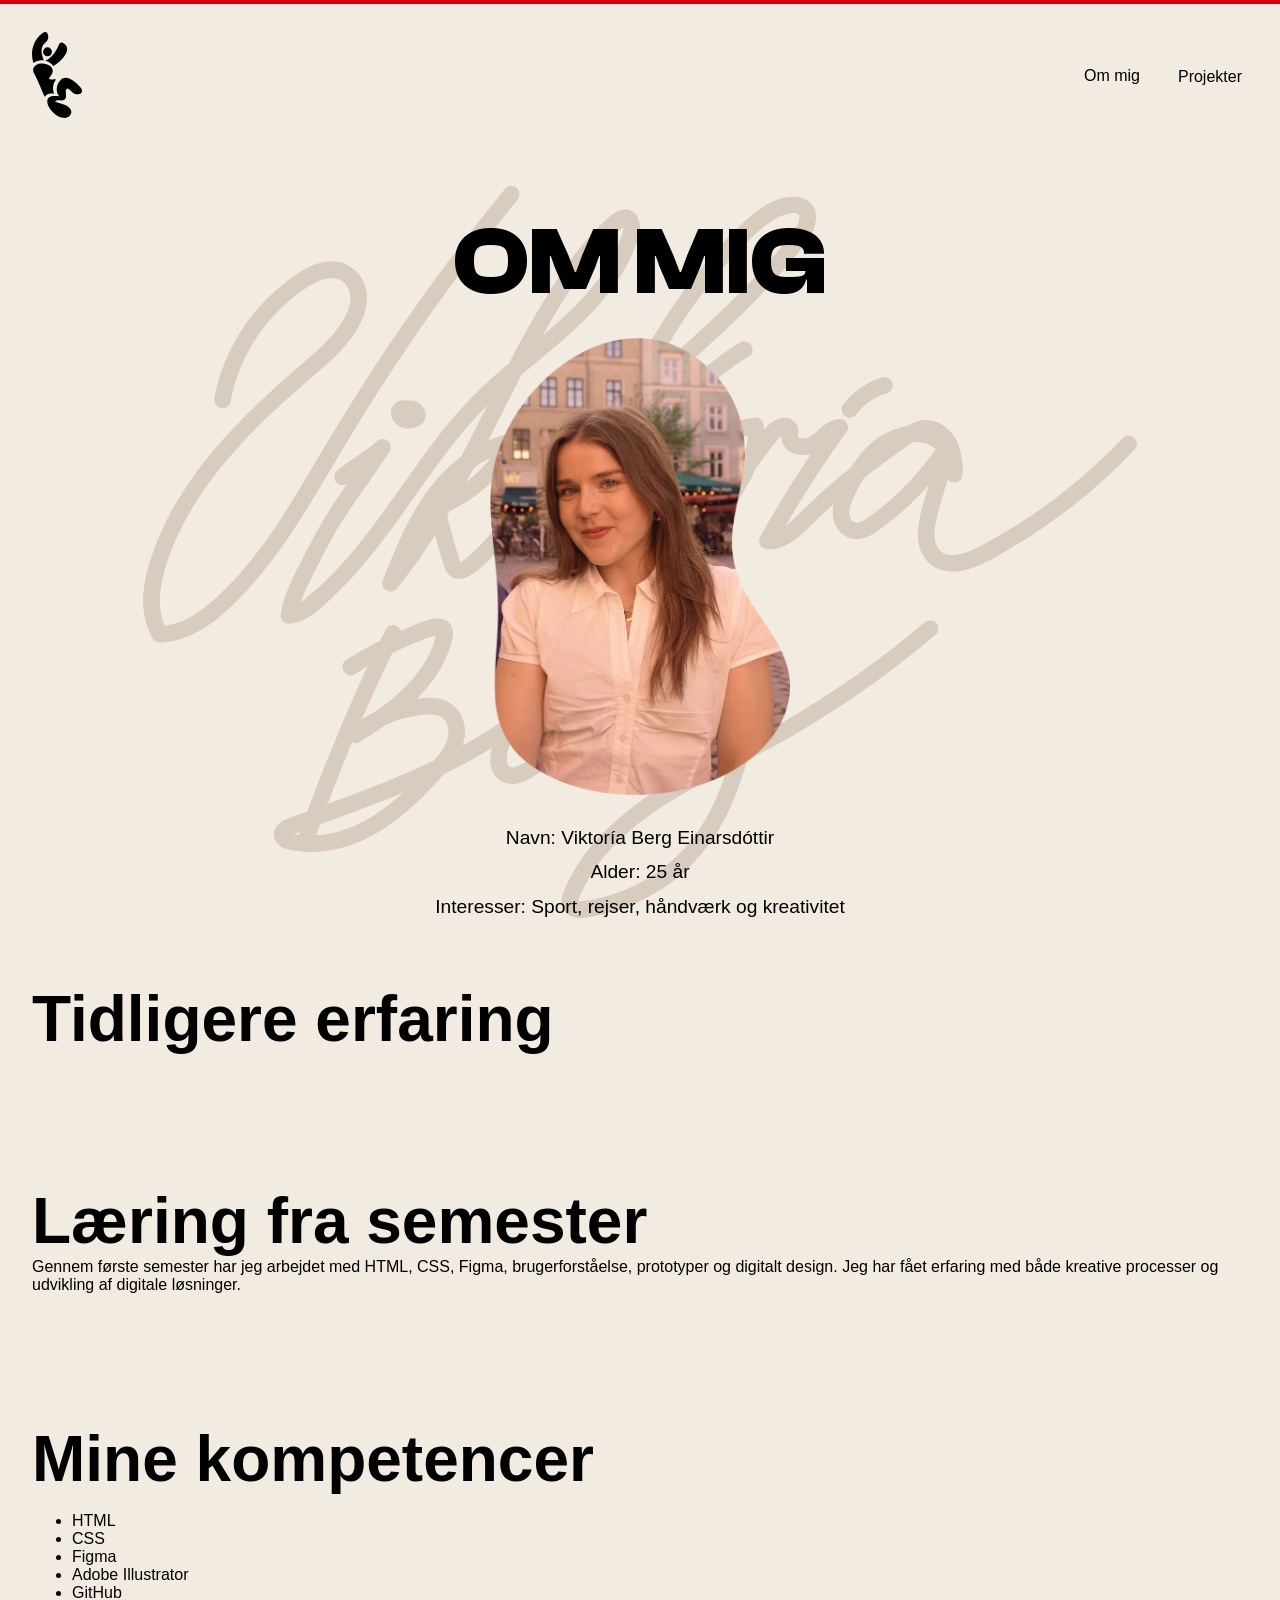
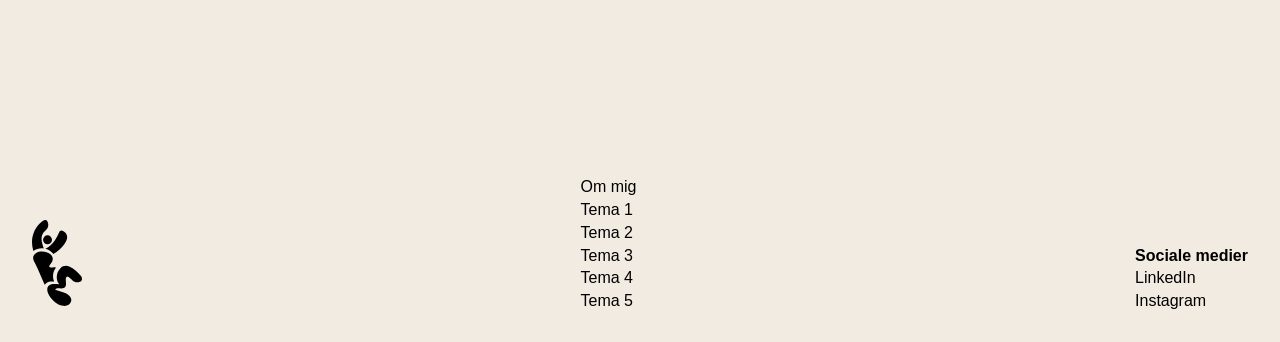
==== om-mig.html @ 6360681f "Update color scheme, add curved line SVG, and enhance layout styles" ====
<!DOCTYPE html>
<html lang="da">

<head>
    <meta charset="UTF-8">
    <meta name="viewport" content="width=device-width, initial-scale=1.0">
    <meta name="robots" content="noindex">
    <link rel="stylesheet" href="css/fonts.css">
    <link rel="stylesheet" href="css/custom.css">
    <link rel="stylesheet" href="css/general.css">
    <link rel="stylesheet" href="css/om-mig.css">


    <link rel="icon" type="image/png" sizes="32x32" href="favicon/favicon-32x32.png">
    <link rel="icon" type="image/png" sizes="16x16" href="favicon/favicon-16x16.png">

    <title>Viktoria Berg | Portfolio</title>
</head>

<body>

    <header>

        <div class="logo">
            <a href="index.html">
                <img src="images/logo-sort.svg" alt="Viktoria Berg logo sort">
            </a>
        </div>

        <nav>
            <ul>
                <li><a href="om-mig.html">Om mig</a></li>
                <li class="dropdown">

                    <button id="dropdown-btn">
                        Projekter
                    </button>

                    <ul id="dropdown-menu">

                        <li><a href="tema1.html">Tema 1</a></li>
                        <li><a href="tema2.html">Tema 2</a></li>
                        <li><a href="tema3.html">Tema 3</a></li>
                        <li><a href="tema4.html">Tema 4</a></li>
                        <li><a href="tema5.html">Tema 5</a></li>

                    </ul>

                </li>
            </ul>
        </nav>

    </header>

    <main>

        <section class="om-mig">

            <div class="signatur">
                <img src="images/viktoriaskrift.svg" alt="">
            </div>

            <h1>OM MIG</h1>

            <img class="profilbillede" src="images/profilbillede.webp" alt="">

            <div class="info">
                <p> Navn: Viktoría Berg Einarsdóttir</p>
                <p> Alder: 25 år</p>
                <p> Interesser: Sport, rejser, håndværk og kreativitet</p>
            </div>

        </section>

        <section class="erfaring">
            <h2>Tidligere erfaring</h2>

            <p>

            </p>
        </section>

        <section class="laering">
            <h2>Læring fra semester</h2>

            <p>
                Gennem første semester har jeg arbejdet med HTML, CSS, Figma,
                brugerforståelse, prototyper og digitalt design. Jeg har fået
                erfaring med både kreative processer og udvikling af digitale
                løsninger.
            </p>
        </section>

        <section class="kompetencer">
            <h2>Mine kompetencer</h2>

            <ul>
                <li>HTML</li>
                <li>CSS</li>
                <li>Figma</li>
                <li>Adobe Illustrator</li>
                <li>GitHub</li>
            </ul>
        </section>

    </main>
    <footer>


        <div class="footer-logo">
            <a href="index.html">
                <img src="images/logo-sort.svg" alt="Viktoria Berg logo sort">
            </a>
        </div>

        <div class="footer-links">
            <a href="om-mig.html">Om mig</a>
            <a href="tema1.html">Tema 1</a>
            <a href="tema2.html">Tema 2</a>
            <a href="tema3.html">Tema 3</a>
            <a href="tema4.html">Tema 4</a>
            <a href="tema5.html">Tema 5</a>
        </div>

        <div class="footer-socials">
            <p>Sociale medier</p>
            <a href="https://www.linkedin.com/in/viktor%C3%ADa-berg-7446a7258/">LinkedIn</a>
            <a href="https://www.instagram.com/viktoriiaberg/">Instagram</a>
        </div>

    </footer>
    <script src="js/menu.js"></script>
</body>

</html>
---- css/fonts.css ----
/* Clash Display */

@font-face {
  font-family: "Clash Display";
  src:
    url("../fonts/ClashDisplay-Variable.woff2") format("woff2"),
    url("../fonts/ClashDisplay-Variable.woff") format("woff");

  font-weight: 200 700;
  font-style: normal;
}

/* Figtree */

@font-face {
  font-family: "Figtree";
  src:
    url("../fonts/Figtree-Variable.woff2") format("woff2"),
    url("../fonts/Figtree-Variable.woff") format("woff");

  font-weight: 300 900;
  font-style: normal;
}

/* Host Grotesk */

@font-face {
  font-family: "Host Grotesk";
  src:
    url("../fonts/HostGrotesk-Variable.woff2") format("woff2"),
    url("../fonts/HostGrotesk-Variable.woff") format("woff");

  font-weight: 300 900;
  font-style: normal;
}
---- css/custom.css ----
:root {
  /* Farver */

  --baggrund: #f2ebe2;
  --tekst: #000000;
  --groen: #8f9779;
  --beige: #d8c1b0;
  --roed: #cf0007;

  /* Fonte */

  --font-display: "Clash Display", sans-serif;
  --font-overskrift: "Figtree", sans-serif;
  --font-tekst: "Host Grotesk", sans-serif;

  /* Størrelser */

  --h1: 8rem;
  --h2: 4rem;
  --h3: 2rem;
  --h4: 1.8rem;
  --tekststorrelse: 1rem;
}
---- css/general.css ----
* {
  box-sizing: border-box;
}

body {
  margin: 0;
  background-color: var(--baggrund);
  color: var(--tekst);
  font-family: var(--font-tekst);
}

h1,
h2,
h3,
h4,
p {
  margin: 0;
}

h1 {
  font-family: var(--font-display);
}

h2,
h3,
h4 {
  font-family: var(--font-overskrift);
}

a::hover {
  color: var(--roed);
}
/* HEADER */

header {
  display: flex;
  justify-content: space-between;
  align-items: center;

  padding: 2rem;
}

.logo img {
  width: 50px;
  height: auto;
}

nav ul {
  display: flex;
  gap: 2rem;

  list-style: none;
  margin: 0;
  padding: 0;
}

nav a {
  color: var(--tekst);
  text-decoration: none;
  font-family: var(--font-tekst);
}

/* FOOTER */

footer {
  display: flex;
  justify-content: space-between;
  align-items: end;

  padding: 4rem 2rem 2rem;
}

.footer-logo img {
  width: 50px;
}

.footer-links,
.footer-socials {
  display: flex;
  flex-direction: column;
  gap: 0.3rem;
}

footer a {
  color: var(--tekst);
  text-decoration: none;
}

.footer-socials p {
  font-weight: bold;
}

/* DROPDOWN MENU */

.dropdown {
  position: relative;
}

#dropdown-btn {
  background: none;
  border: none;
  color: var(--tekst);
  font-family: var(--font-tekst);
  font-size: 1rem;
  cursor: pointer;
}

#dropdown-menu {
  display: none;
  position: absolute;
  top: 2rem;
  right: 0;
  background-color: var(--beige);
  padding: 1rem;
  border-radius: 1rem;
  min-width: 140px;
}

#dropdown-menu.show {
  display: block;
}

#dropdown-menu li {
  margin-bottom: 0.5rem;
}

/*SCROLL EFFECT ØVERST*/

html::before {
  content: "";
  inset: 0;
  position: fixed;
  background-color: var(--roed);
  block-size: 4px;
  animation: site-process linear both 2s;
  animation-timeline: scroll();
  transform-origin: 0 0;
  z-index: 1000;
}

@keyframes site-process {
  from {
    scale: 0 1;
    opacity: 0;
  }
}

/*scroll line*/
svg.curved-line {
  position: absolute;
  top: 0;
  left: 0;
  width: 100vw;
  height: 200wh;
  z-index: 1;
}
---- css/om-mig.css ----
main {
  padding: 2rem;
}

h1 {
  font-size: var(--h1);
}
h2 {
  font-size: var(--h2);
}
h3 {
  font-size: var(--h3);
}
p {
  font-size: var(--tekststorrelse);
}
/* OM MIG */
.om-mig {
  display: grid;
  justify-items: center;
  align-content: center;

  max-height: 100vh;
  text-align: center;

  background-image: url("../images/viktoriaskrift.svg");
  background-repeat: no-repeat;
  background-position: center;
  background-size: contain;
}

.om-mig h1 {
  margin-bottom: 1rem;
  font-size: 6rem;
}

.profilbillede {
  width: 300px;
  border-radius: 20%;
  margin-bottom: 2rem;
}

.info {
  display: grid;
  gap: 0.8rem;
}

.info p {
  font-size: 1.2rem;
}

/* SECTIONS */

.erfaring,
.laering,
.kompetencer {
  padding: 4rem 0;
}
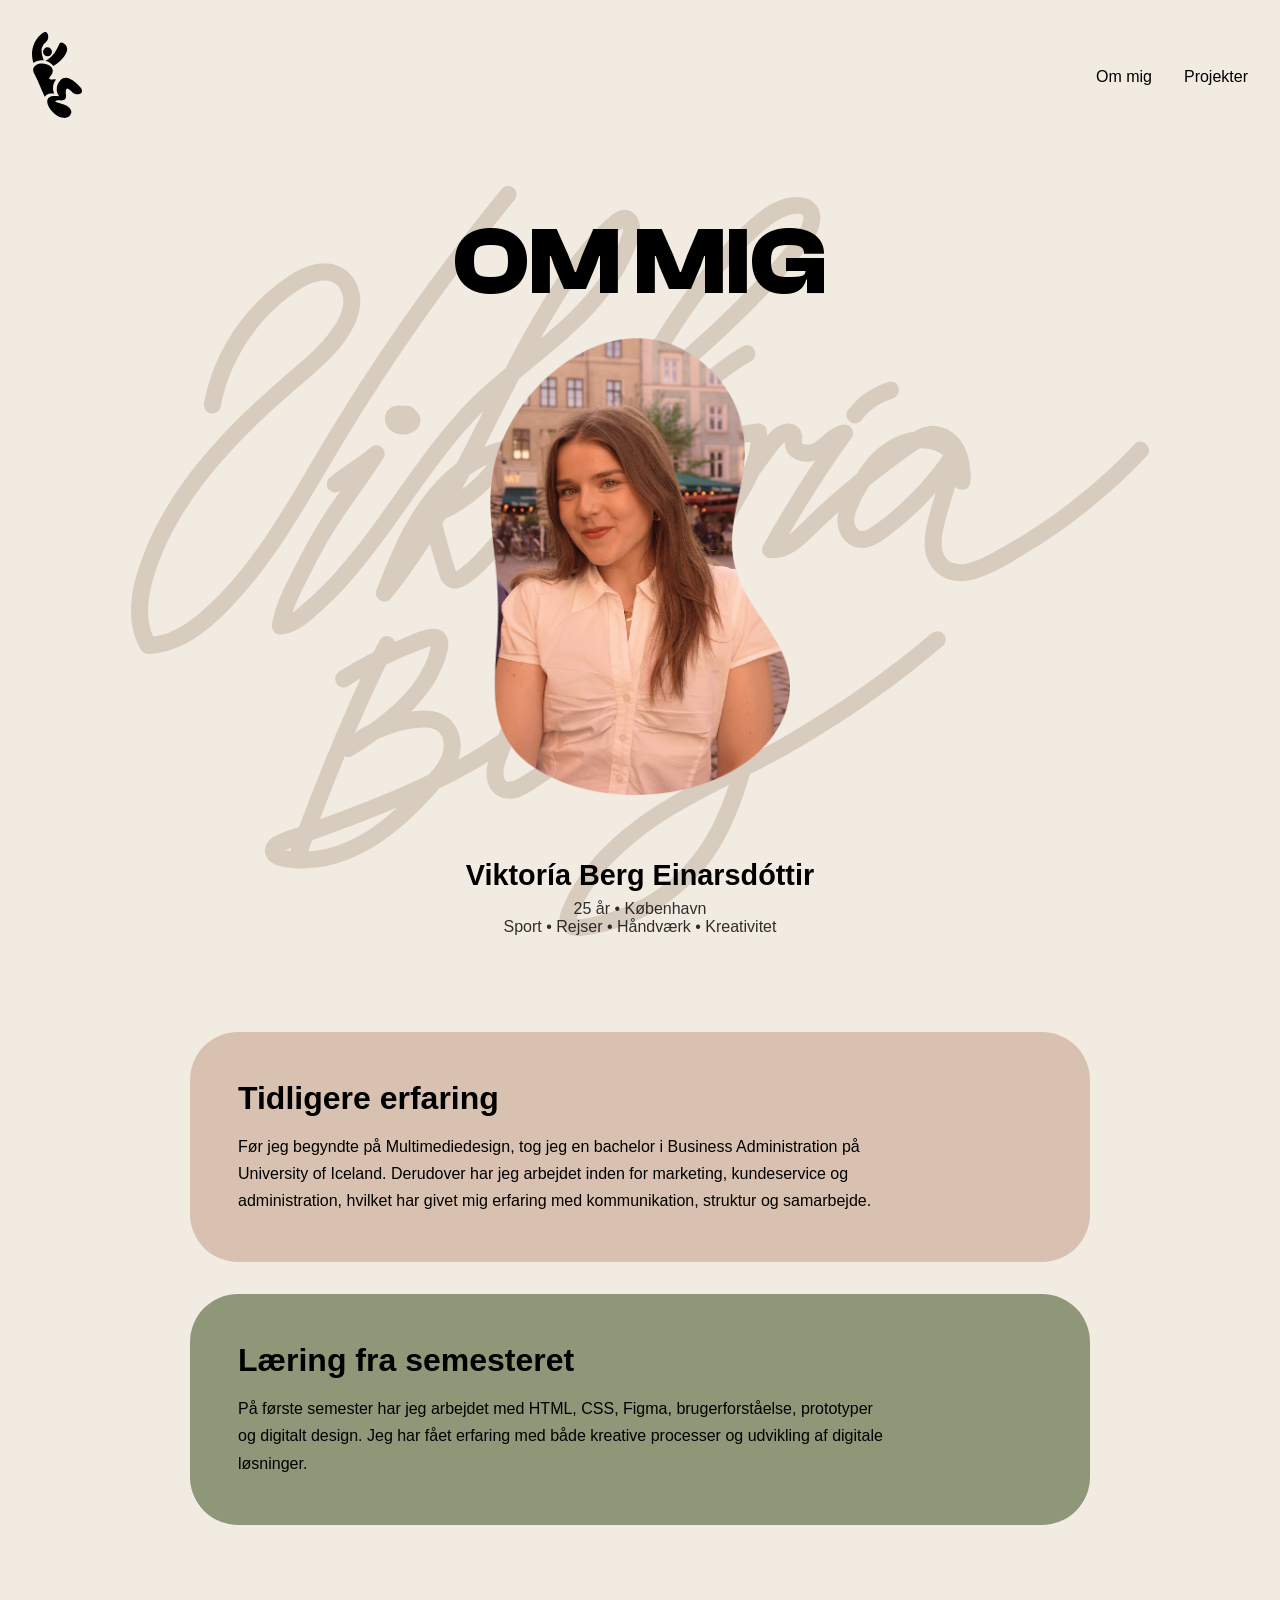
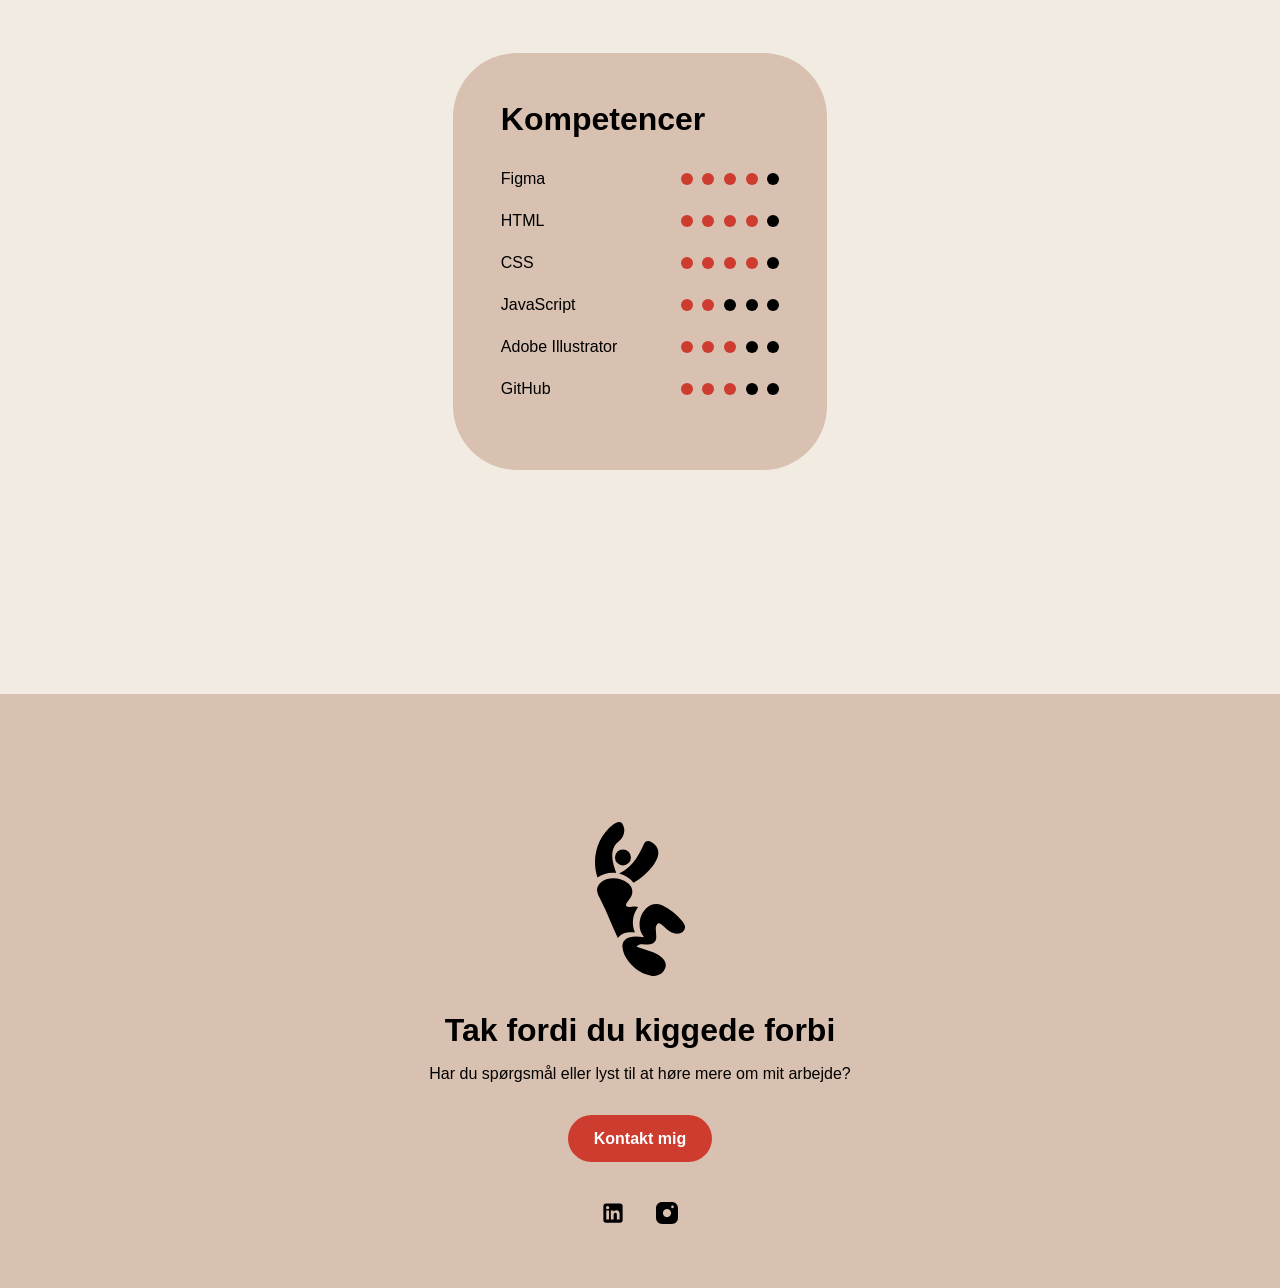
==== commit c93e503f: "changes" ====
--- a/om-mig.html
+++ b/om-mig.html
@@ -65,67 +65,142 @@
             <img class="profilbillede" src="images/profilbillede.webp" alt="">
 
             <div class="info">
-                <p> Navn: Viktoría Berg Einarsdóttir</p>
-                <p> Alder: 25 år</p>
-                <p> Interesser: Sport, rejser, håndværk og kreativitet</p>
+                <p class="navn">Viktoría Berg Einarsdóttir</p>
+                <p>25 år • København</p>
+                <p>Sport • Rejser • Håndværk • Kreativitet</p>
             </div>
 
         </section>
-
-        <section class="erfaring">
-            <h2>Tidligere erfaring</h2>
-
-            <p>
-
-            </p>
-        </section>
-
-        <section class="laering">
-            <h2>Læring fra semester</h2>
-
-            <p>
-                Gennem første semester har jeg arbejdet med HTML, CSS, Figma,
-                brugerforståelse, prototyper og digitalt design. Jeg har fået
-                erfaring med både kreative processer og udvikling af digitale
-                løsninger.
-            </p>
-        </section>
-
-        <section class="kompetencer">
-            <h2>Mine kompetencer</h2>
-
-            <ul>
-                <li>HTML</li>
-                <li>CSS</li>
-                <li>Figma</li>
-                <li>Adobe Illustrator</li>
-                <li>GitHub</li>
-            </ul>
-        </section>
+        <section class="om-indhold">
+
+            <article class="om-kort">
+                <h2>Tidligere erfaring</h2>
+
+                <p>
+                    Før jeg begyndte på Multimediedesign, tog jeg en bachelor i
+                    Business Administration på University of Iceland. Derudover
+                    har jeg arbejdet inden for marketing, kundeservice og administration,
+                    hvilket har givet mig erfaring med kommunikation, struktur og samarbejde.
+                </p>
+            </article>
+
+            <article class="om-kort">
+                <h2>Læring fra semesteret</h2>
+
+                <p>
+                    På første semester har jeg arbejdet med HTML, CSS, Figma,
+                    brugerforståelse, prototyper og digitalt design. Jeg har fået
+                    erfaring med både kreative processer og udvikling af digitale
+                    løsninger.
+                </p>
+            </article>
+
+            <section class="kompetencer">
+                <h3>Kompetencer</h3>
+
+                <div class="skill">
+                    <p>Figma</p>
+                    <div class="dots">
+                        <span class="filled"></span>
+                        <span class="filled"></span>
+                        <span class="filled"></span>
+                        <span class="filled"></span>
+                        <span></span>
+                    </div>
+                </div>
+
+                <div class="skill">
+                    <p>HTML</p>
+                    <div class="dots">
+                        <span class="filled"></span>
+                        <span class="filled"></span>
+                        <span class="filled"></span>
+                        <span class="filled"></span>
+                        <span></span>
+                    </div>
+                </div>
+
+                <div class="skill">
+                    <p>CSS</p>
+                    <div class="dots">
+                        <span class="filled"></span>
+                        <span class="filled"></span>
+                        <span class="filled"></span>
+                        <span class="filled"></span>
+                        <span></span>
+                    </div>
+                </div>
+
+                <div class="skill">
+                    <p>JavaScript</p>
+                    <div class="dots">
+                        <span class="filled"></span>
+                        <span class="filled"></span>
+                        <span></span>
+                        <span></span>
+                        <span></span>
+                    </div>
+                </div>
+
+                <div class="skill">
+                    <p>Adobe Illustrator</p>
+                    <div class="dots">
+                        <span class="filled"></span>
+                        <span class="filled"></span>
+                        <span class="filled"></span>
+                        <span></span>
+                        <span></span>
+                    </div>
+                </div>
+
+                <div class="skill">
+                    <p>GitHub</p>
+                    <div class="dots">
+                        <span class="filled"></span>
+                        <span class="filled"></span>
+                        <span class="filled"></span>
+                        <span></span>
+                        <span></span>
+                    </div>
+                </div>
+
+            </section>
 
     </main>
     <footer>
 
-
         <div class="footer-logo">
             <a href="index.html">
-                <img src="images/logo-sort.svg" alt="Viktoria Berg logo sort">
+                <img src="images/logo-sort.svg" alt="Viktoria Berg logo">
             </a>
         </div>
 
-        <div class="footer-links">
-            <a href="om-mig.html">Om mig</a>
-            <a href="tema1.html">Tema 1</a>
-            <a href="tema2.html">Tema 2</a>
-            <a href="tema3.html">Tema 3</a>
-            <a href="tema4.html">Tema 4</a>
-            <a href="tema5.html">Tema 5</a>
-        </div>
-
-        <div class="footer-socials">
-            <p>Sociale medier</p>
-            <a href="https://www.linkedin.com/in/viktor%C3%ADa-berg-7446a7258/">LinkedIn</a>
-            <a href="https://www.instagram.com/viktoriiaberg/">Instagram</a>
+        <div class="footer-content">
+
+            <h2>Tak fordi du kiggede forbi</h2>
+
+            <p>
+                Har du spørgsmål eller lyst til at høre mere om mit arbejde?
+            </p>
+
+            <a class="footer-btn" href="mailto:viktoriaberg4@gmail.com">
+                Kontakt mig
+            </a>
+
+            <div class="footer-socials">
+
+                <a href="https://www.linkedin.com/in/viktor%C3%ADa-berg-7446a7258/" target="_blank">
+                    <img src="images/linkedin_logo.svg" alt="LinkedIn logo">
+
+                </a>
+
+                <a href="https://www.instagram.com/viktoriiaberg/" target="_blank">
+                    <img src="images/instagram_logo.svg" alt="Instagram logo">
+
+                </a>
+
+            </div>
+
         </div>
 
     </footer>
--- a/css/custom.css
+++ b/css/custom.css
@@ -1,20 +1,17 @@
 :root {
   /* Farver */
-
   --baggrund: #f2ebe2;
   --tekst: #000000;
   --groen: #8f9779;
   --beige: #d8c1b0;
-  --roed: #cf0007;
+  --roed: #cd3c2f;
 
   /* Fonte */
-
   --font-display: "Clash Display", sans-serif;
   --font-overskrift: "Figtree", sans-serif;
   --font-tekst: "Host Grotesk", sans-serif;
 
   /* Størrelser */
-
   --h1: 8rem;
   --h2: 4rem;
   --h3: 2rem;
--- a/css/general.css
+++ b/css/general.css
@@ -7,6 +7,10 @@
   background-color: var(--baggrund);
   color: var(--tekst);
   font-family: var(--font-tekst);
+}
+
+main {
+  padding: 2rem;
 }
 
 h1,
@@ -19,24 +23,42 @@
 
 h1 {
   font-family: var(--font-display);
-}
-
-h2,
-h3,
+  font-size: var(--h1);
+}
+
+h2 {
+  font-family: var(--font-overskrift);
+  font-size: var(--h2);
+}
+
+h3 {
+  font-family: var(--font-overskrift);
+  font-size: var(--h3);
+}
+
 h4 {
   font-family: var(--font-overskrift);
-}
-
-a::hover {
+  font-size: var(--h4);
+}
+
+p {
+  font-size: var(--tekststorrelse);
+}
+
+a {
+  color: var(--tekst);
+}
+
+a:hover {
   color: var(--roed);
 }
+
 /* HEADER */
 
 header {
   display: flex;
   justify-content: space-between;
   align-items: center;
-
   padding: 2rem;
 }
 
@@ -48,49 +70,17 @@
 nav ul {
   display: flex;
   gap: 2rem;
-
   list-style: none;
   margin: 0;
   padding: 0;
 }
 
 nav a {
-  color: var(--tekst);
   text-decoration: none;
   font-family: var(--font-tekst);
 }
 
-/* FOOTER */
-
-footer {
-  display: flex;
-  justify-content: space-between;
-  align-items: end;
-
-  padding: 4rem 2rem 2rem;
-}
-
-.footer-logo img {
-  width: 50px;
-}
-
-.footer-links,
-.footer-socials {
-  display: flex;
-  flex-direction: column;
-  gap: 0.3rem;
-}
-
-footer a {
-  color: var(--tekst);
-  text-decoration: none;
-}
-
-.footer-socials p {
-  font-weight: bold;
-}
-
-/* DROPDOWN MENU */
+/* DROPDOWN */
 
 .dropdown {
   position: relative;
@@ -103,6 +93,7 @@
   font-family: var(--font-tekst);
   font-size: 1rem;
   cursor: pointer;
+  padding: 0;
 }
 
 #dropdown-menu {
@@ -110,47 +101,134 @@
   position: absolute;
   top: 2rem;
   right: 0;
+
   background-color: var(--beige);
   padding: 1rem;
   border-radius: 1rem;
   min-width: 140px;
+
+  z-index: 9999;
+  box-shadow: 0 10px 30px rgba(0, 0, 0, 0.08);
 }
 
 #dropdown-menu.show {
+  display: flex;
+  flex-direction: column;
+  gap: 0.6rem;
+}
+
+#dropdown-menu li {
+  margin: 0;
+}
+
+#dropdown-menu a {
   display: block;
-}
-
-#dropdown-menu li {
-  margin-bottom: 0.5rem;
-}
-
-/*SCROLL EFFECT ØVERST*/
-
-html::before {
-  content: "";
-  inset: 0;
-  position: fixed;
-  background-color: var(--roed);
-  block-size: 4px;
-  animation: site-process linear both 2s;
-  animation-timeline: scroll();
-  transform-origin: 0 0;
-  z-index: 1000;
-}
-
-@keyframes site-process {
-  from {
-    scale: 0 1;
-    opacity: 0;
-  }
-}
-
-/*scroll line*/
+  text-decoration: none;
+  white-space: nowrap;
+}
+
+/* FOOTER */
+
+footer {
+  text-align: center;
+  padding: 8rem 2rem 4rem;
+  background-color: var(--beige);
+}
+
+.footer-logo {
+  margin-bottom: 2rem;
+}
+
+.footer-logo img {
+  width: 90px;
+  transition: transform 0.3s ease;
+}
+
+.footer-logo img:hover {
+  transform: rotate(-8deg) scale(1.05);
+}
+
+.footer-content {
+  max-width: 600px;
+  margin: 0 auto;
+}
+
+.footer-content h2 {
+  margin-bottom: 1rem;
+  font-size: var(--h3);
+}
+
+.footer-content p {
+  margin-bottom: 2rem;
+}
+
+.footer-btn {
+  display: inline-block;
+  background: var(--roed);
+  color: white;
+
+  padding: 0.9rem 1.6rem;
+  border-radius: 999px;
+
+  text-decoration: none;
+  font-weight: 600;
+
+  transition:
+    background-color 0.3s ease,
+    transform 0.3s ease;
+}
+
+.footer-btn:hover {
+  transform: translateY(-3px);
+  background-color: var(--tekst);
+  color: white;
+}
+
+.footer-socials {
+  margin-top: 2.5rem;
+  display: flex;
+  justify-content: center;
+  gap: 2rem;
+}
+
+.footer-socials a {
+  display: flex;
+  align-items: center;
+  gap: 0.5rem;
+  text-decoration: none;
+  font-weight: 500;
+  transition: opacity 0.3s ease;
+}
+
+.footer-socials a:hover {
+  opacity: 0.7;
+}
+
+.footer-socials img {
+  width: 22px;
+  height: 22px;
+  object-fit: contain;
+}
+
+/* SCROLL SVG */
+
 svg.curved-line {
   position: absolute;
   top: 0;
   left: 0;
-  width: 100vw;
-  height: 200wh;
+  width: 100%;
   z-index: 1;
-}
+  pointer-events: none;
+  overflow: visible;
+}
+
+body {
+  overflow-x: hidden;
+}
+
+main,
+header,
+footer {
+  position: relative;
+  z-index: 2;
+}
--- a/css/om-mig.css
+++ b/css/om-mig.css
@@ -1,26 +1,11 @@
-main {
-  padding: 2rem;
-}
+/* OM MIG HERO */
 
-h1 {
-  font-size: var(--h1);
-}
-h2 {
-  font-size: var(--h2);
-}
-h3 {
-  font-size: var(--h3);
-}
-p {
-  font-size: var(--tekststorrelse);
-}
-/* OM MIG */
 .om-mig {
   display: grid;
   justify-items: center;
   align-content: center;
 
-  max-height: 100vh;
+  min-height: 80vh;
   text-align: center;
 
   background-image: url("../images/viktoriaskrift.svg");
@@ -41,18 +26,94 @@
 }
 
 .info {
-  display: grid;
-  gap: 0.8rem;
+  text-align: center;
+  margin-top: 2rem;
 }
 
-.info p {
-  font-size: 1.2rem;
+.navn {
+  font-size: 1.8rem;
+  font-weight: 700;
+  margin-bottom: 0.5rem;
 }
 
-/* SECTIONS */
+.info p:not(.navn) {
+  opacity: 0.8;
+}
 
-.erfaring,
-.laering,
+/* om mig indhold */
+
+.om-indhold {
+  max-width: 900px;
+  margin: 6rem auto;
+  display: grid;
+  gap: 2rem;
+}
+
+.om-kort {
+  background: var(--beige);
+  padding: 3rem;
+  border-radius: 3rem;
+}
+
+.om-kort:nth-child(even) {
+  background: var(--groen);
+}
+
+.om-kort h2 {
+  margin-bottom: 1rem;
+  font-size: var(--h3);
+}
+
+.om-kort p {
+  line-height: 1.7;
+  max-width: 650px;
+}
+
+/*Kompetencer*/
+
 .kompetencer {
-  padding: 4rem 0;
+  max-width: 700px;
+  margin: 6rem auto;
+  padding: 3rem;
+  border-radius: 4rem;
+  background: var(--beige);
 }
+
+.kompetencer h3 {
+  margin-bottom: 2rem;
+}
+
+.skill {
+  display: grid;
+  grid-template-columns: 180px auto;
+  align-items: center;
+  margin-bottom: 1.5rem;
+}
+
+.dots {
+  display: flex;
+  gap: 0.6rem;
+}
+
+.dots span {
+  width: 12px;
+  height: 12px;
+  border-radius: 50%;
+  background: black;
+}
+
+.dots span.filled {
+  background: var(--roed);
+}
+
+/* MOBILE */
+
+@media (max-width: 800px) {
+  .om-mig h1 {
+    font-size: 4rem;
+  }
+
+  .profilbillede {
+    width: 240px;
+  }
+}
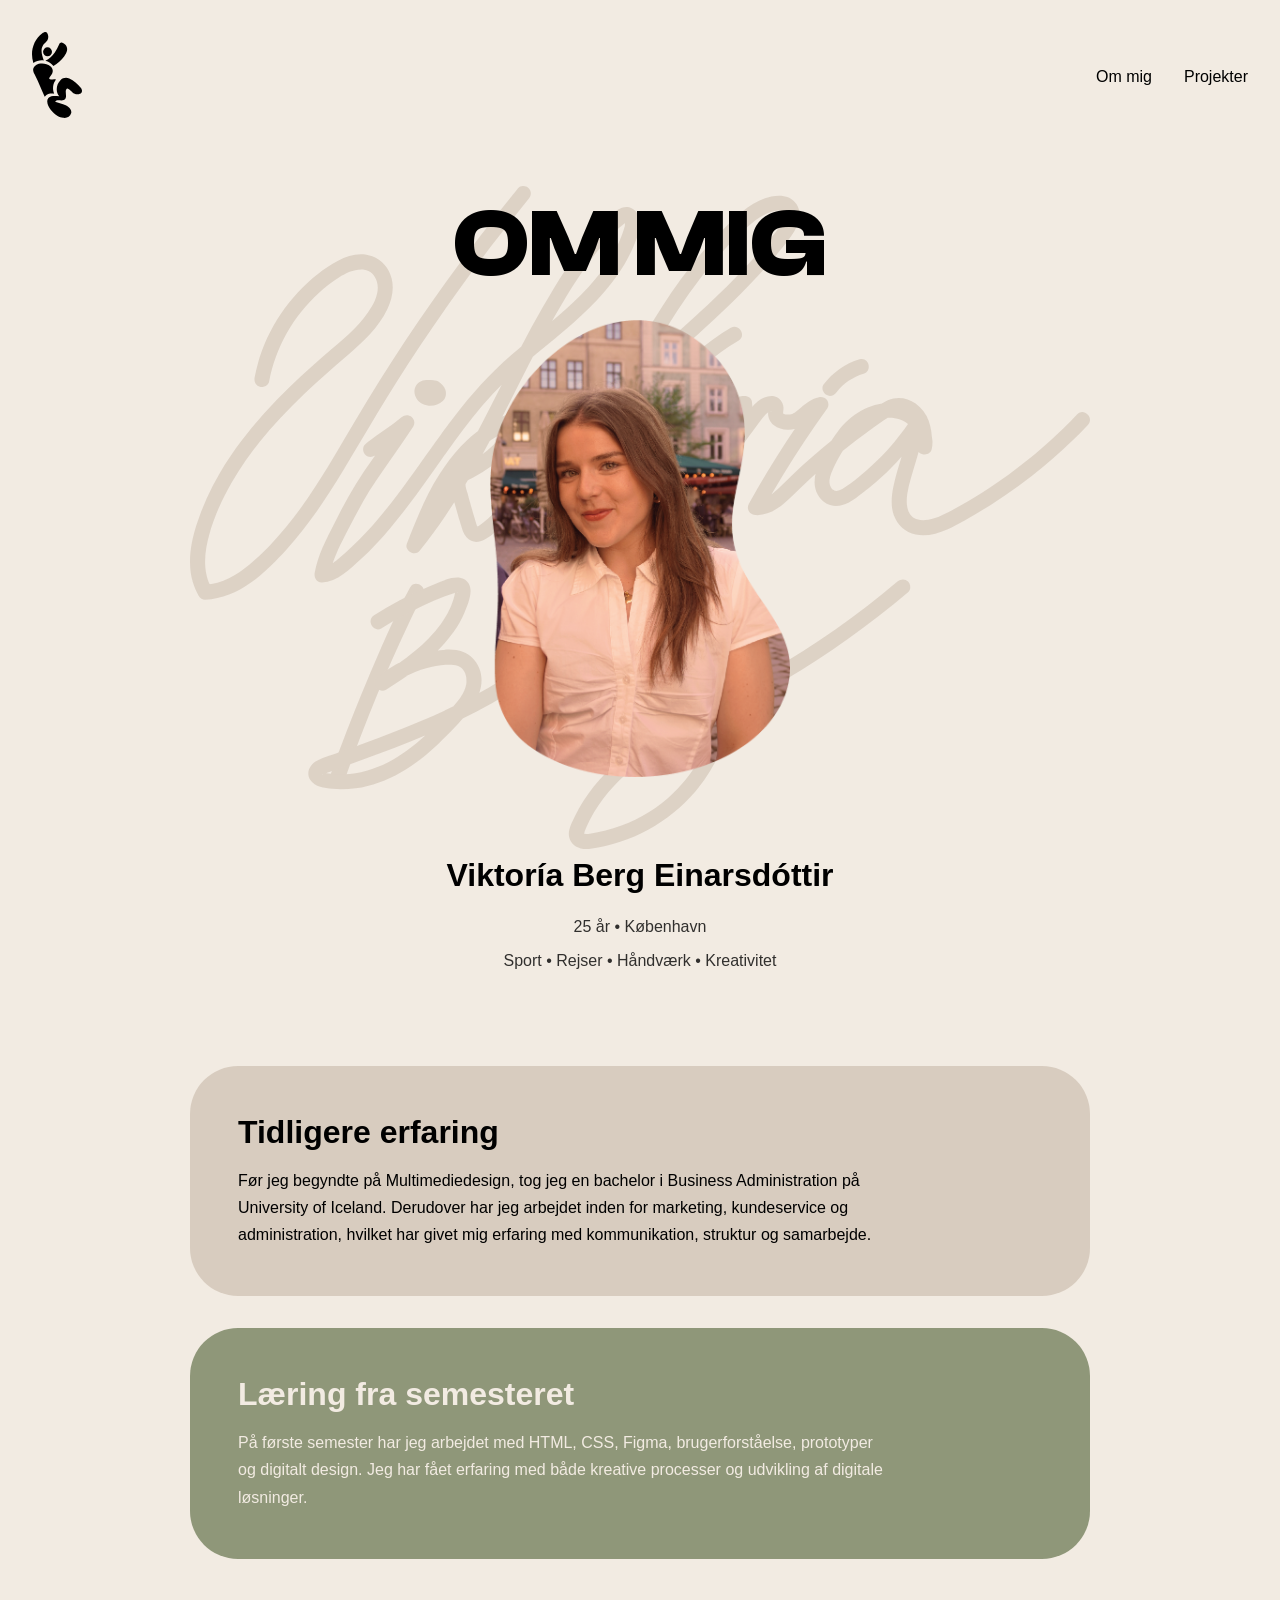
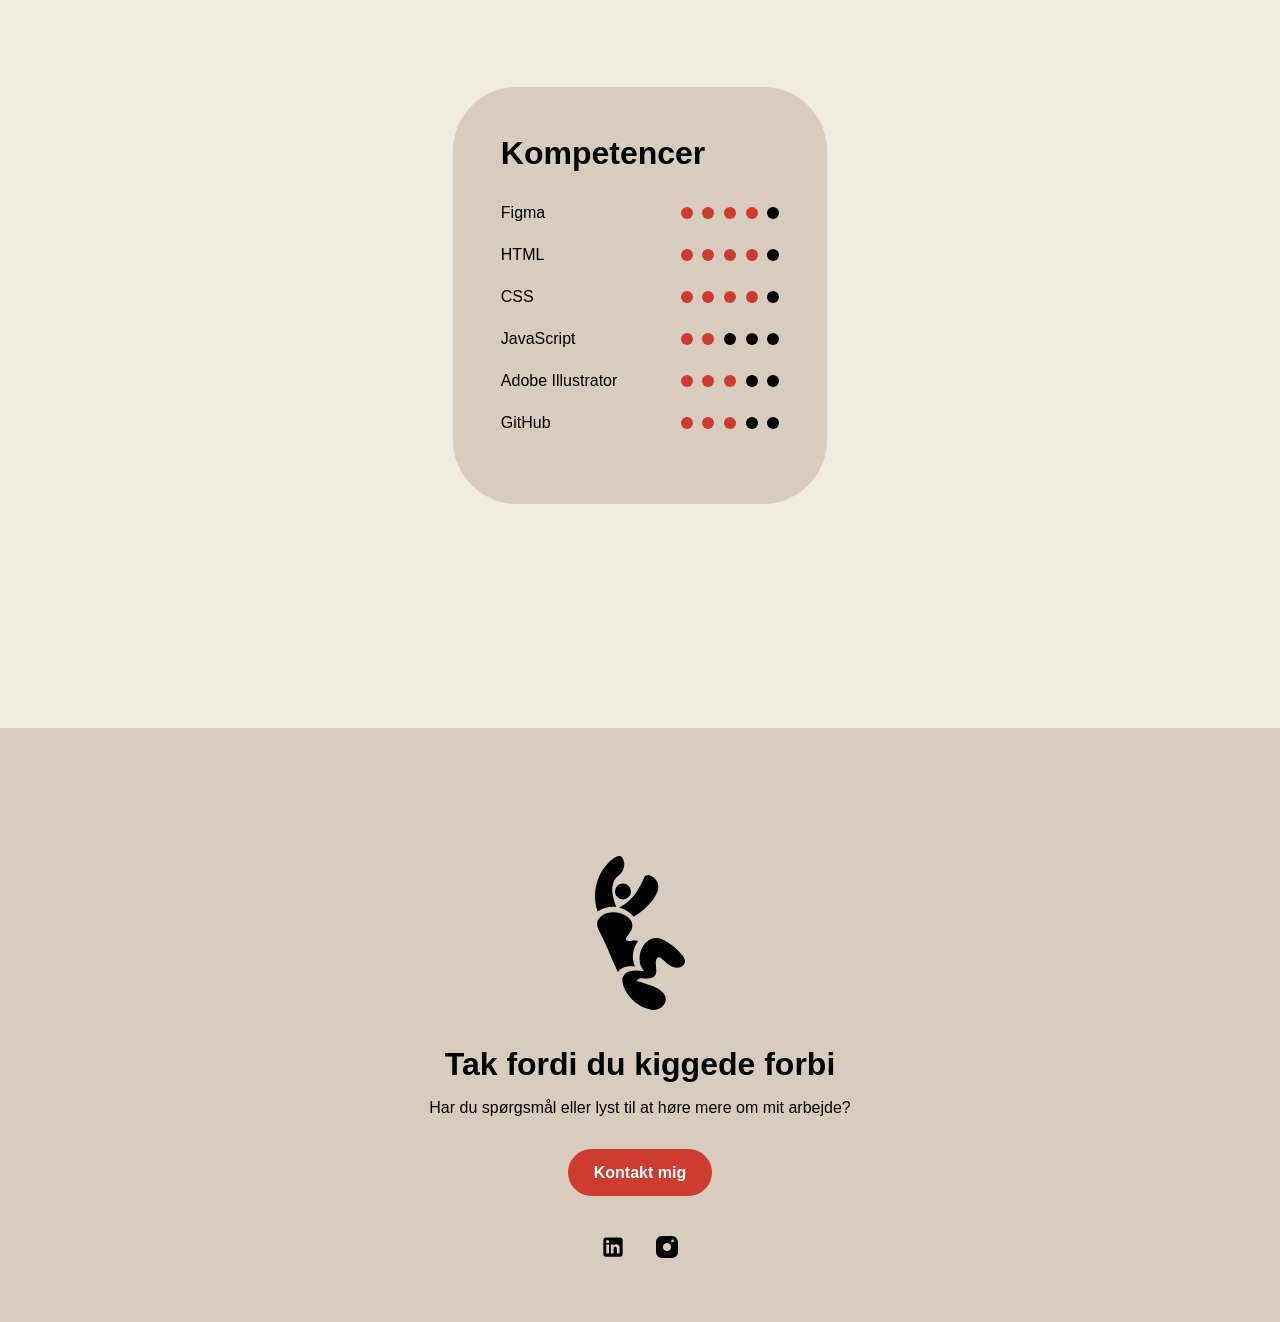
==== commit 033e44f8: "Refactor code structure for improved readability and maintainability" ====
--- a/om-mig.html
+++ b/om-mig.html
@@ -165,7 +165,7 @@
                 </div>
 
             </section>
-
+        </section>
     </main>
     <footer>
 
--- a/css/custom.css
+++ b/css/custom.css
@@ -1,9 +1,10 @@
 :root {
   /* Farver */
   --baggrund: #f2ebe2;
-  --tekst: #000000;
+  --tekst: hsl(0, 0%, 0%);
+  --tekst2: #f2ebe2;
   --groen: #8f9779;
-  --beige: #d8c1b0;
+  --beige: #d8ccbf;
   --roed: #cd3c2f;
 
   /* Fonte */
--- a/css/general.css
+++ b/css/general.css
@@ -141,11 +141,6 @@
 
 .footer-logo img {
   width: 90px;
-  transition: transform 0.3s ease;
-}
-
-.footer-logo img:hover {
-  transform: rotate(-8deg) scale(1.05);
 }
 
 .footer-content {
@@ -217,7 +212,7 @@
   top: 0;
   left: 0;
   width: 100%;
-  z-index: 1;
+  z-index: -1;
   pointer-events: none;
   overflow: visible;
 }
@@ -226,9 +221,23 @@
   overflow-x: hidden;
 }
 
-main,
-header,
+/*Positioning / z index to fix drop down menu problem*/
+
+header {
+  position: relative;
+  z-index: 10000;
+}
+
+main {
+  position: relative;
+  z-index: 2;
+}
+
 footer {
   position: relative;
   z-index: 2;
 }
+
+#dropdown-menu {
+  z-index: 10001;
+}
--- a/css/om-mig.css
+++ b/css/om-mig.css
@@ -4,14 +4,35 @@
   display: grid;
   justify-items: center;
   align-content: center;
+  position: relative;
 
   min-height: 80vh;
   text-align: center;
+}
 
-  background-image: url("../images/viktoriaskrift.svg");
-  background-repeat: no-repeat;
-  background-position: center;
-  background-size: contain;
+.signatur {
+  position: absolute;
+  z-index: -1;
+  opacity: 0;
+
+  animation: signaturFade 2s ease forwards;
+}
+
+.signatur img {
+  width: 900px;
+  max-width: 90vw;
+}
+
+@keyframes signaturFade {
+  from {
+    opacity: 0;
+    transform: translateY(20px) scale(0.98);
+  }
+
+  to {
+    opacity: 0.8;
+    transform: translateY(0) scale(1);
+  }
 }
 
 .om-mig h1 {
@@ -31,13 +52,16 @@
 }
 
 .navn {
-  font-size: 1.8rem;
+  padding-top: 1rem;
+  font-size: var(--h3);
   font-weight: 700;
   margin-bottom: 0.5rem;
 }
 
 .info p:not(.navn) {
   opacity: 0.8;
+  font-size: var(--tekst);
+  padding-top: 1rem;
 }
 
 /* om mig indhold */
@@ -57,6 +81,7 @@
 
 .om-kort:nth-child(even) {
   background: var(--groen);
+  color: var(--tekst2);
 }
 
 .om-kort h2 {
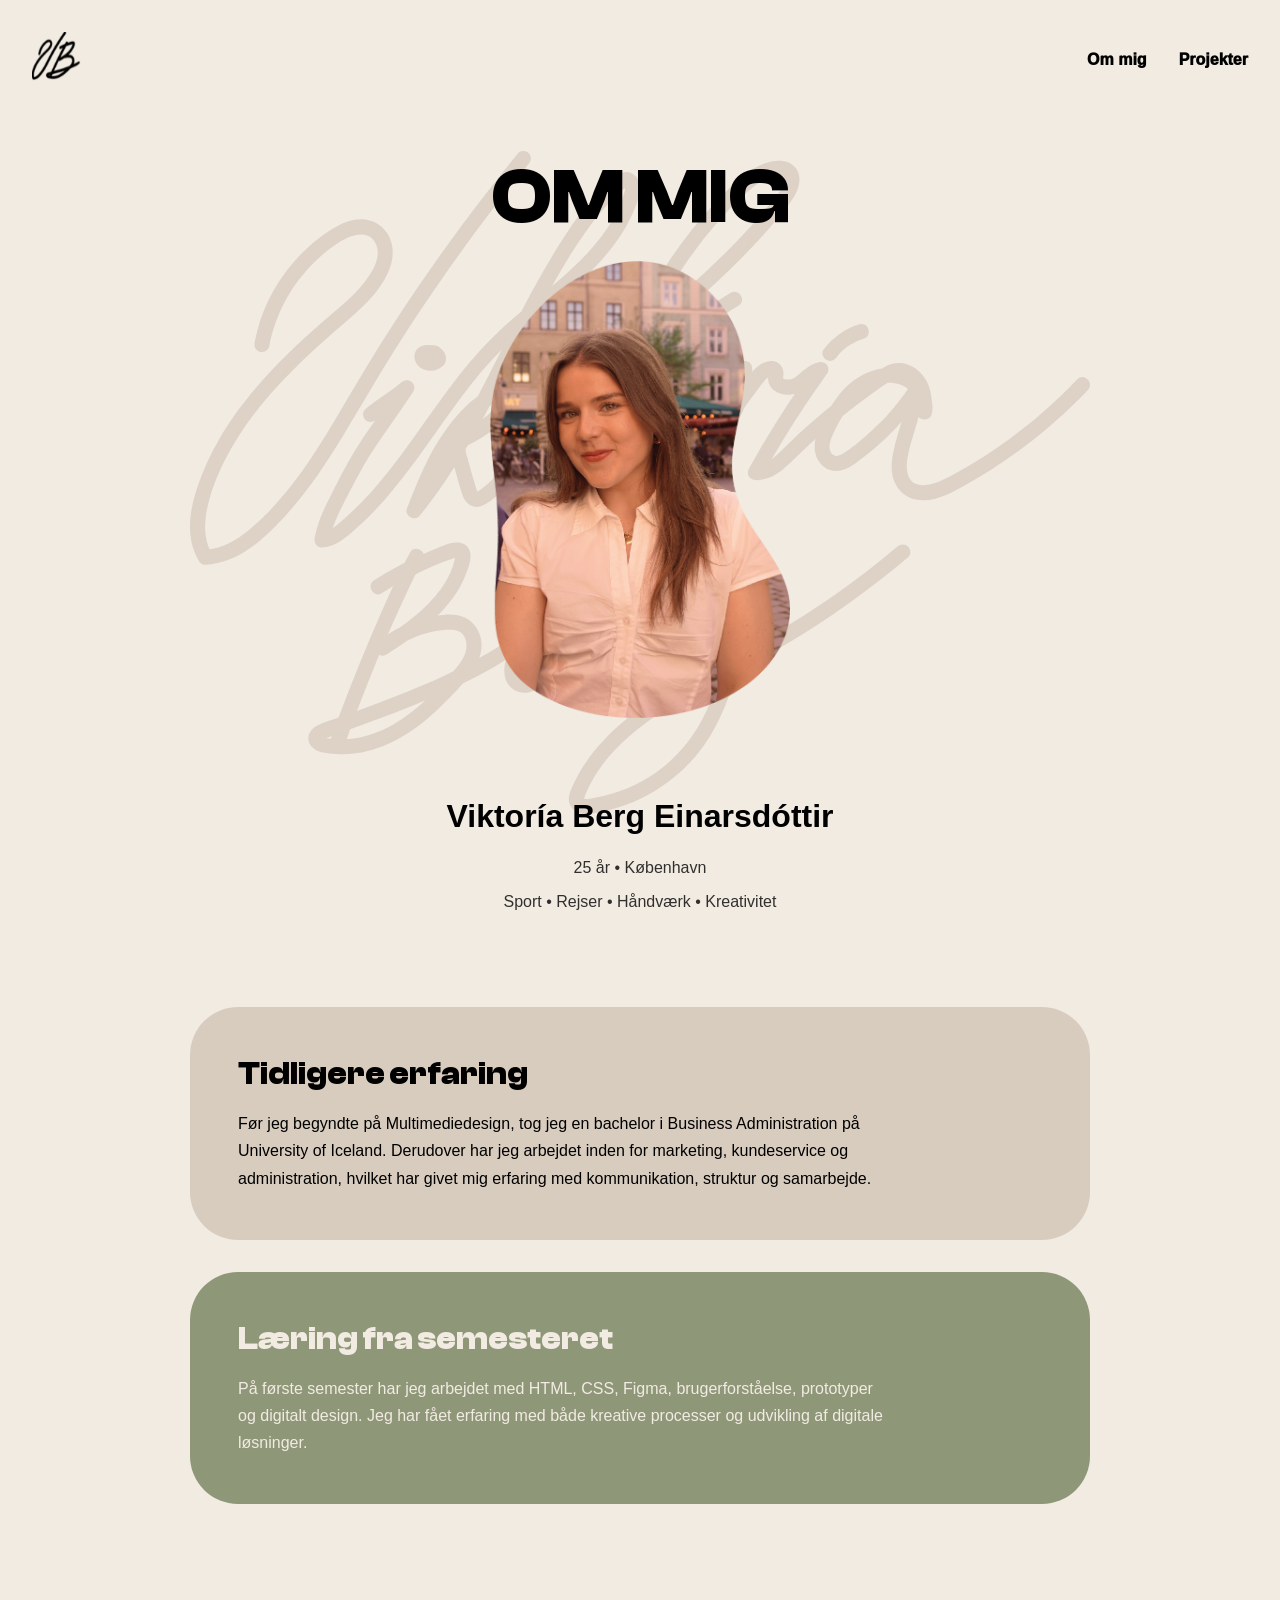
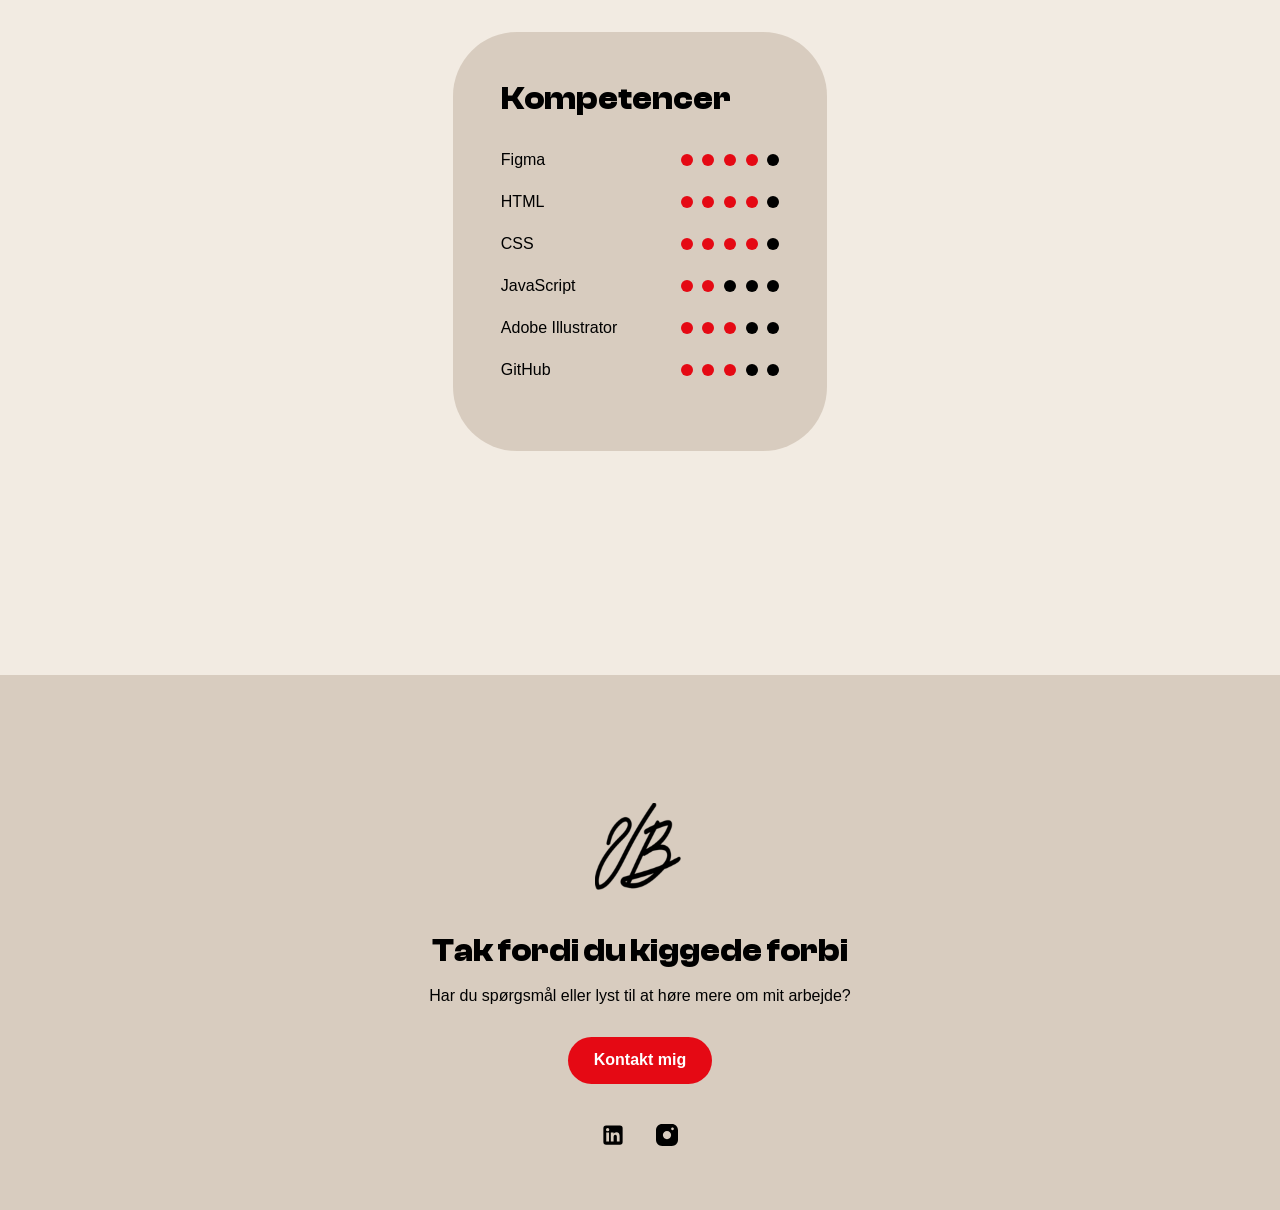
==== commit bd78e1ea: "Update portfolio without large video" ====
--- a/om-mig.html
+++ b/om-mig.html
@@ -23,10 +23,14 @@
 
         <div class="logo">
             <a href="index.html">
-                <img src="images/logo-sort.svg" alt="Viktoria Berg logo sort">
+                <img src="images/logo-sort2.svg" alt="Viktoria Berg logo sort">
             </a>
         </div>
-
+        <button class="burger-btn" id="burger-btn" aria-label="Åbn menu">
+            <span></span>
+            <span></span>
+            <span></span>
+        </button>
         <nav>
             <ul>
                 <li><a href="om-mig.html">Om mig</a></li>
@@ -171,7 +175,7 @@
 
         <div class="footer-logo">
             <a href="index.html">
-                <img src="images/logo-sort.svg" alt="Viktoria Berg logo">
+                <img src="images/logo-sort2.svg" alt="Viktoria Berg logo">
             </a>
         </div>
 
--- a/css/custom.css
+++ b/css/custom.css
@@ -1,21 +1,21 @@
 :root {
   /* Farver */
   --baggrund: #f2ebe2;
-  --tekst: hsl(0, 0%, 0%);
+  --tekst: #000000;
   --tekst2: #f2ebe2;
   --groen: #8f9779;
   --beige: #d8ccbf;
-  --roed: #cd3c2f;
+  --roed: #E50914;
 
   /* Fonte */
   --font-display: "Clash Display", sans-serif;
-  --font-overskrift: "Figtree", sans-serif;
+  --font-overskrift: "Clash Display", sans-serif;
   --font-tekst: "Host Grotesk", sans-serif;
 
   /* Størrelser */
-  --h1: 8rem;
-  --h2: 4rem;
-  --h3: 2rem;
-  --h4: 1.8rem;
-  --tekststorrelse: 1rem;
-}
+  --h1: clamp(3.5rem, 6vw, 8rem);
+  --h2: clamp(2.2rem, 4vw, 2.6rem);
+  --h3: clamp(1.6rem, 3vw, 2rem);
+  --h4: clamp(1.3rem, 2.2vw, 1.4rem);
+  --tekststorrelse: clamp(0.95rem, 1.4vw, 1rem);
+}
--- a/css/general.css
+++ b/css/general.css
@@ -7,10 +7,13 @@
   background-color: var(--baggrund);
   color: var(--tekst);
   font-family: var(--font-tekst);
+    overflow-x: hidden;
 }
 
 main {
   padding: 2rem;
+ position: relative;
+  z-index: 2;
 }
 
 h1,
@@ -60,6 +63,8 @@
   justify-content: space-between;
   align-items: center;
   padding: 2rem;
+  position: relative;
+  z-index: 10000;
 }
 
 .logo img {
@@ -78,12 +83,15 @@
 nav a {
   text-decoration: none;
   font-family: var(--font-tekst);
+  font-size: var(--tekststorrelse);
+     font-weight: 1000;
 }
 
 /* DROPDOWN */
 
 .dropdown {
   position: relative;
+  
 }
 
 #dropdown-btn {
@@ -91,9 +99,10 @@
   border: none;
   color: var(--tekst);
   font-family: var(--font-tekst);
-  font-size: 1rem;
+  font-size: var(--tekststorrelse);
   cursor: pointer;
   padding: 0;
+    font-weight: 1000;
 }
 
 #dropdown-menu {
@@ -106,8 +115,7 @@
   padding: 1rem;
   border-radius: 1rem;
   min-width: 140px;
-
-  z-index: 9999;
+  z-index: 10001;
   box-shadow: 0 10px 30px rgba(0, 0, 0, 0.08);
 }
 
@@ -125,14 +133,37 @@
   display: block;
   text-decoration: none;
   white-space: nowrap;
-}
-
+   font-weight: 1000;
+}
+/* BURGER MENU*/
+.burger-btn {
+  display: none;
+}
+/* ACCESSIBILITY FOCUS */
+button,
+a,
+#dropdown-btn,
+.burger-btn {
+  outline: none;
+}
+
+button:focus-visible,
+a:focus-visible,
+#dropdown-btn:focus-visible,
+.burger-btn:focus-visible,
+#dropdown-menu a:focus-visible,
+nav a:focus-visible {
+  outline: 3px solid var(--roed);
+  outline-offset: 3px;
+}
 /* FOOTER */
 
 footer {
   text-align: center;
   padding: 8rem 2rem 4rem;
   background-color: var(--beige);
+  position: relative;
+  z-index: 2;
 }
 
 .footer-logo {
@@ -217,27 +248,97 @@
   overflow: visible;
 }
 
-body {
-  overflow-x: hidden;
-}
-
-/*Positioning / z index to fix drop down menu problem*/
-
-header {
-  position: relative;
-  z-index: 10000;
-}
-
-main {
-  position: relative;
-  z-index: 2;
-}
-
-footer {
-  position: relative;
-  z-index: 2;
-}
-
-#dropdown-menu {
-  z-index: 10001;
-}
+
+/*MOBILE LAYOUT*/
+
+/*BURGER MENU*/
+@media (max-width: 800px) {
+  .burger-btn {
+    display: flex;
+    flex-direction: column;
+    gap: 6px;
+    background: none;
+    border: none;
+    cursor: pointer;
+    z-index: 10002;
+  }
+
+  .burger-btn span {
+    width: 28px;
+    height: 3px;
+    background: var(--tekst);
+    border-radius: 999px;
+    transition: 0.3s ease;
+  }
+
+  nav {
+    display: none;
+    position: absolute;
+    top: 100%;
+    right: 1.5rem;
+    background: var(--beige);
+    padding: 1.5rem;
+    border-radius: 1.5rem;
+    z-index: 10001;
+  }
+
+  nav.active {
+    display: block;
+  }
+
+  nav ul {
+    flex-direction: column;
+    gap: 1rem;
+  }
+
+  .burger-btn.active span:nth-child(1) {
+    transform: rotate(45deg) translate(6px, 6px);
+  }
+
+  .burger-btn.active span:nth-child(2) {
+    opacity: 0;
+  }
+
+  .burger-btn.active span:nth-child(3) {
+    transform: rotate(-45deg) translate(7px, -7px);
+  }
+
+  .dropdown {
+    position: static;
+    width: 100%;
+  }
+
+  #dropdown-menu {
+    position: static;
+    display: none;
+    margin: 0.6rem 0 0;
+    padding: 0.8rem 0;
+    background: var(--baggrund);
+    border-radius: 1rem;
+  }
+
+  #dropdown-menu.show {
+    display: block;
+  }
+
+  #dropdown-menu a {
+    display: block;
+    padding: 0.8rem 1rem;
+    text-decoration: none;
+    color: var(--tekst);
+  }
+
+  #dropdown-menu a + a {
+    margin-top: 0.4rem;
+  }
+
+
+  /* større klikflade for links */
+  nav a,
+  #dropdown-btn {
+    display: block;
+    padding: 0.7rem 1rem;
+    border-radius: 0.8rem;
+  }
+
+}
--- a/css/om-mig.css
+++ b/css/om-mig.css
@@ -37,7 +37,7 @@
 
 .om-mig h1 {
   margin-bottom: 1rem;
-  font-size: 6rem;
+  font-size: var(--h1);
 }
 
 .profilbillede {
@@ -134,9 +134,6 @@
 /* MOBILE */
 
 @media (max-width: 800px) {
-  .om-mig h1 {
-    font-size: 4rem;
-  }
 
   .profilbillede {
     width: 240px;
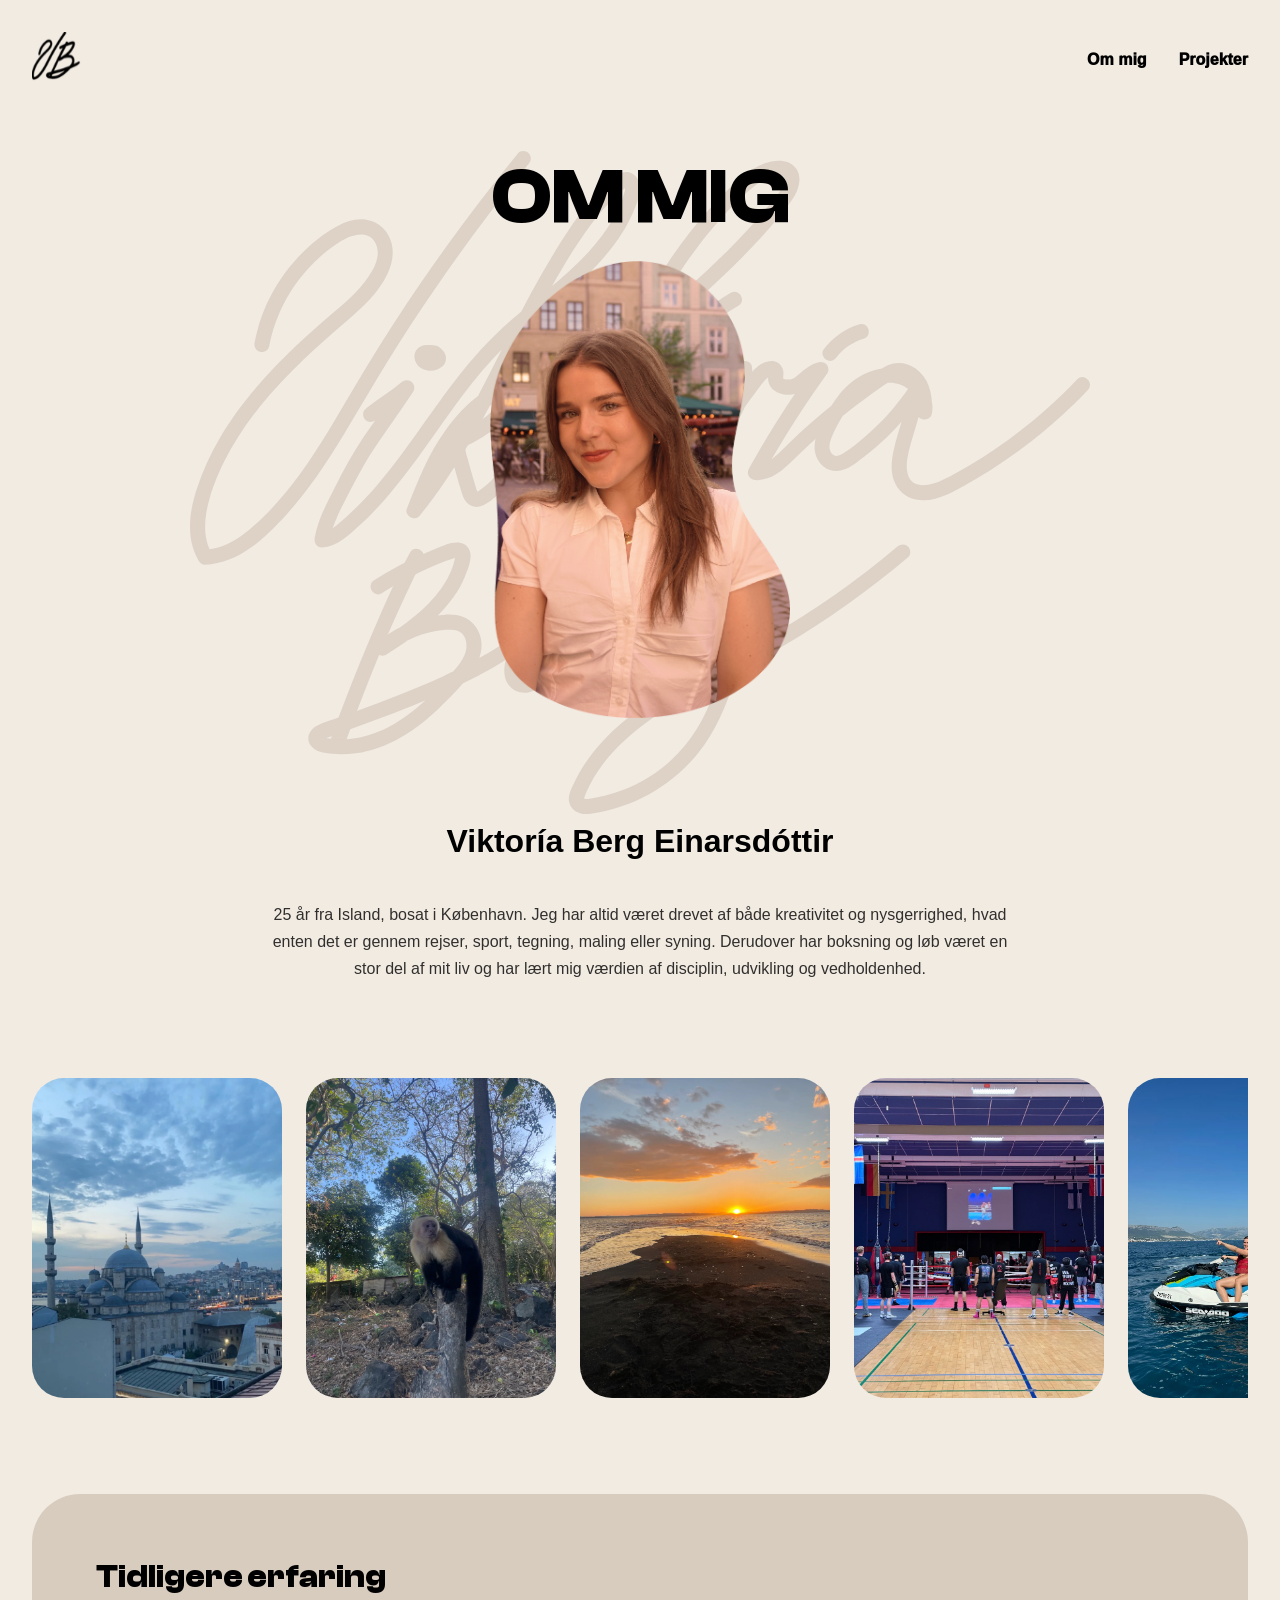
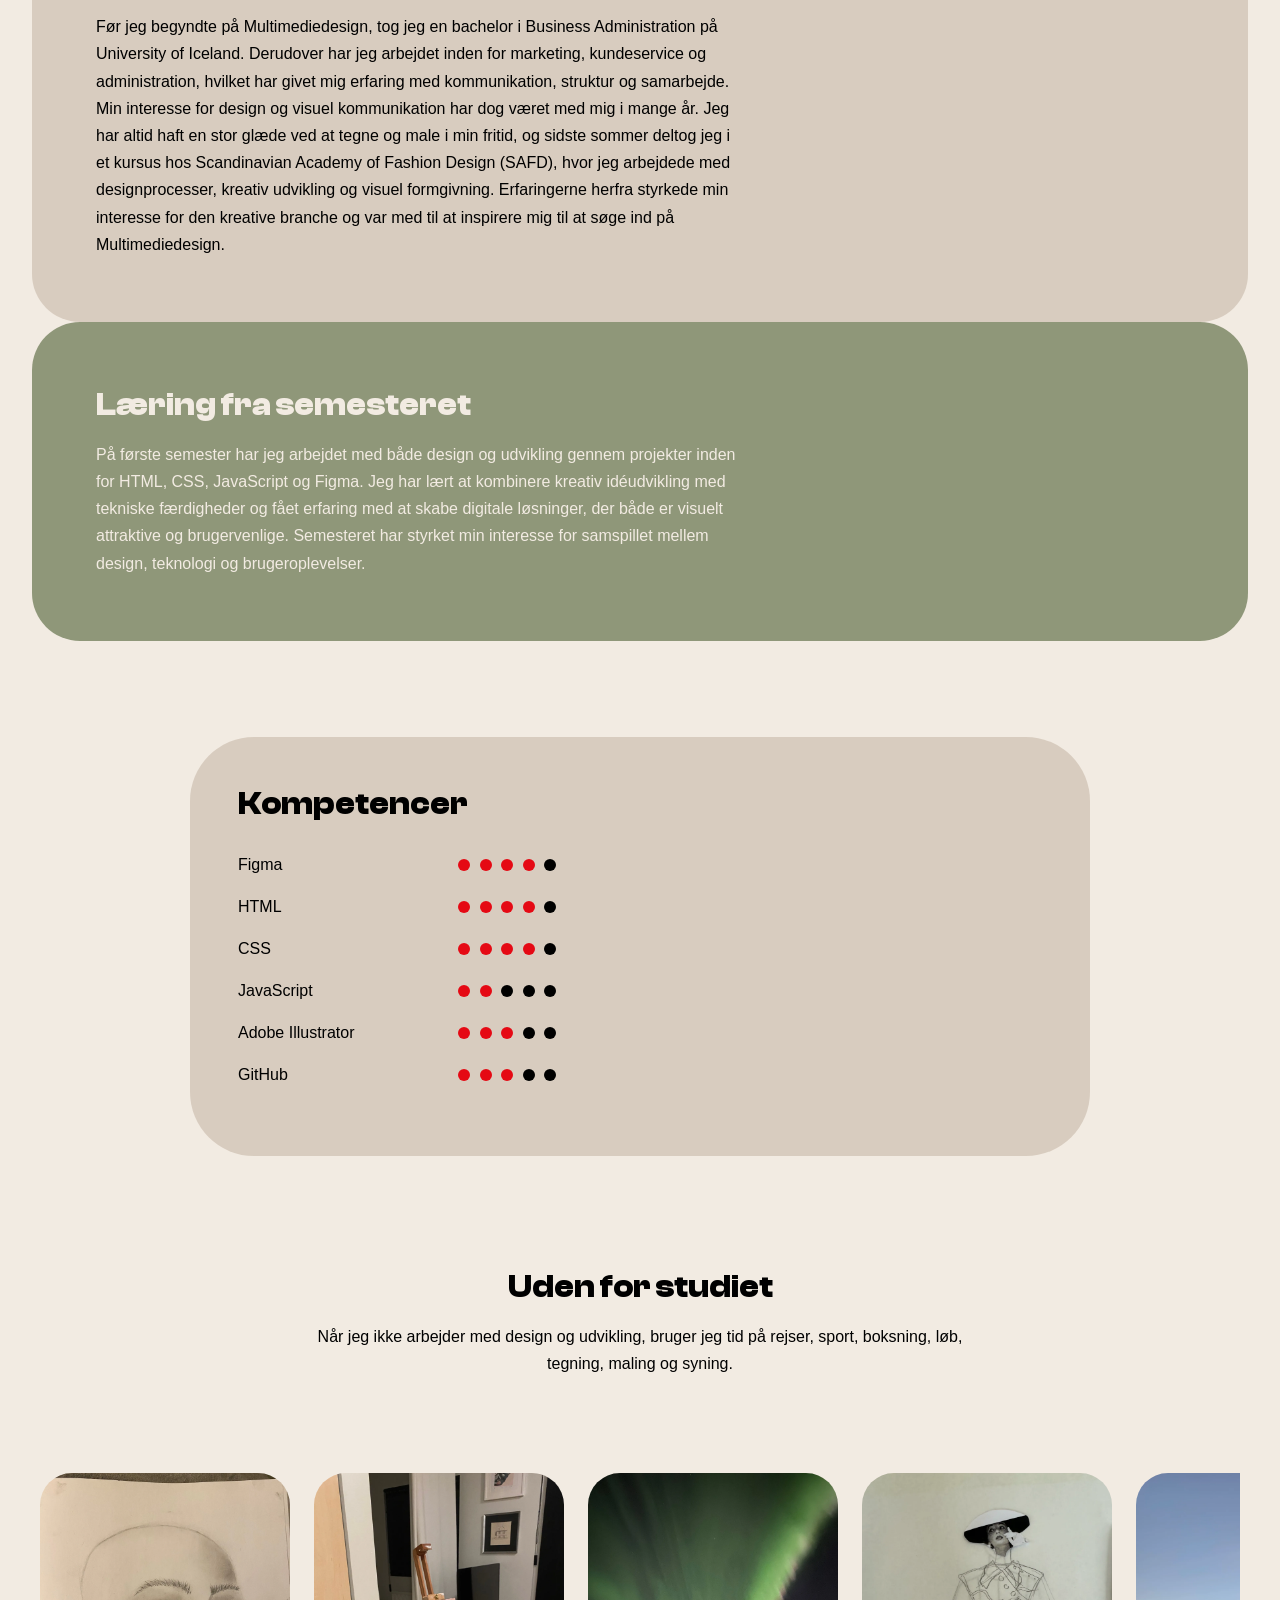
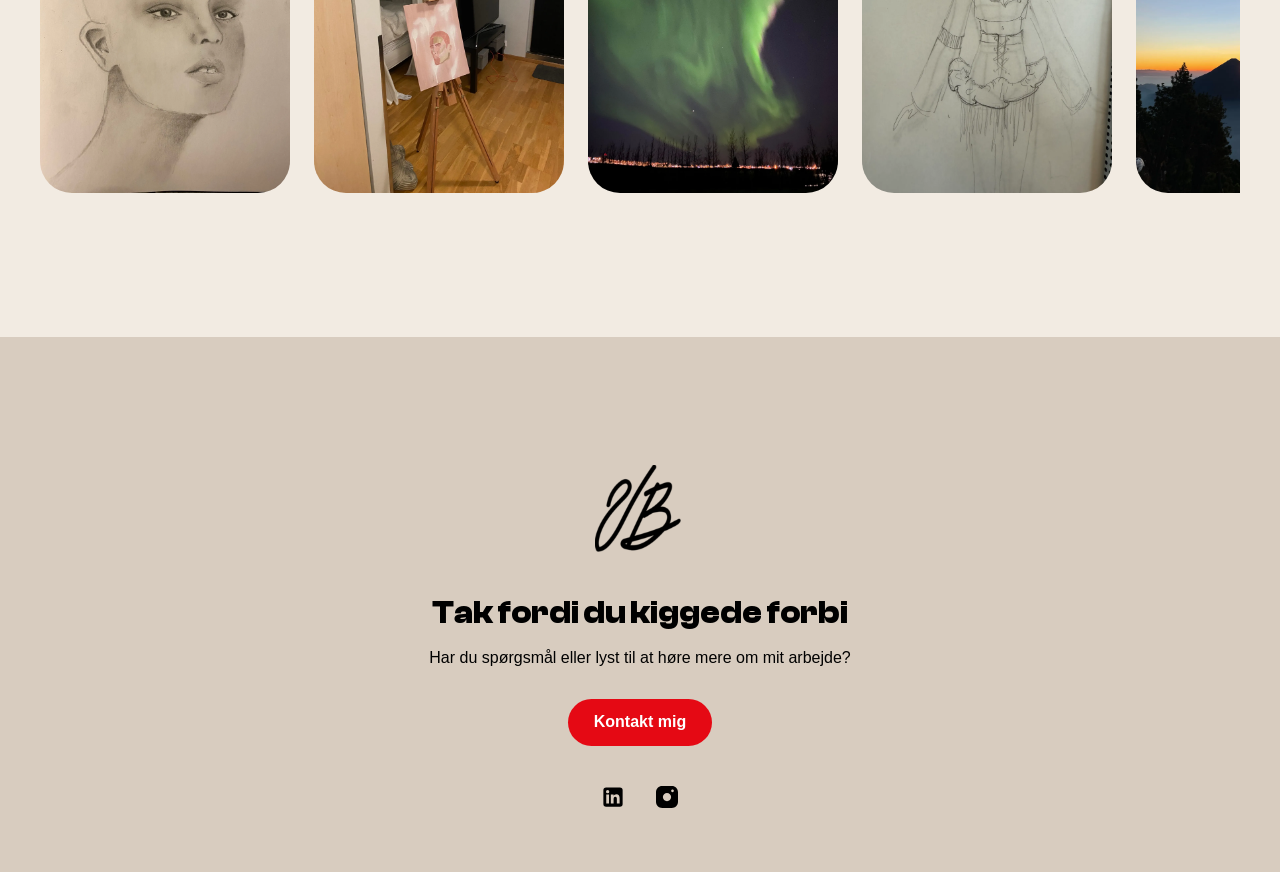
==== commit 9b174d80: "Oprydning + billeder til om mig side" ====
--- a/om-mig.html
+++ b/om-mig.html
@@ -70,21 +70,40 @@
 
             <div class="info">
                 <p class="navn">Viktoría Berg Einarsdóttir</p>
-                <p>25 år • København</p>
-                <p>Sport • Rejser • Håndværk • Kreativitet</p>
+                <p>25 år fra Island, bosat i København. Jeg har altid været drevet af både kreativitet og nysgerrighed, hvad enten det er gennem rejser, sport, tegning, maling eller syning. Derudover har boksning og løb været en stor del af mit liv og har lært mig værdien af disciplin, udvikling og vedholdenhed.</p>
             </div>
 
         </section>
-        <section class="om-indhold">
+
+        <section class="foto-wall">
+
+<div class="foto-track track-left">
+    <img src="images_mig/img1.webp" alt="">
+    <img src="images_mig/img2.webp" alt="">
+    <img src="images_mig/img3.webp" alt="">
+    <img src="images_mig/img4.webp" alt="">
+    <img src="images_mig/img5.webp" alt="">
+    <img src="images_mig/img6.webp" alt="">
+    <img src="images_mig/img7.webp" alt="">
+    <img src="images_mig/img8.webp" alt="">
+    <img src="images_mig/img9.webp" alt="">
+    <img src="images_mig/img10.webp" alt="">
+    <img src="images_mig/img11.webp" alt="">
+    <img src="images_mig/img12.webp" alt="">
+
+</div>
+
+</section>
+            <section class="om-side-indhold">
 
             <article class="om-kort">
                 <h2>Tidligere erfaring</h2>
 
                 <p>
-                    Før jeg begyndte på Multimediedesign, tog jeg en bachelor i
-                    Business Administration på University of Iceland. Derudover
-                    har jeg arbejdet inden for marketing, kundeservice og administration,
-                    hvilket har givet mig erfaring med kommunikation, struktur og samarbejde.
+                  Før jeg begyndte på Multimediedesign, tog jeg en bachelor i Business Administration på University of Iceland. Derudover har jeg arbejdet inden for marketing, kundeservice og administration, hvilket har givet mig erfaring med kommunikation, struktur og samarbejde.
+
+Min interesse for design og visuel kommunikation har dog været med mig i mange år. Jeg har altid haft en stor glæde ved at tegne og male i min fritid, og sidste sommer deltog jeg i et kursus hos Scandinavian Academy of Fashion Design (SAFD), hvor jeg arbejdede med designprocesser, kreativ udvikling og visuel formgivning. Erfaringerne herfra styrkede min interesse for den kreative branche og var med til at inspirere mig til at søge ind på Multimediedesign.
+
                 </p>
             </article>
 
@@ -92,10 +111,8 @@
                 <h2>Læring fra semesteret</h2>
 
                 <p>
-                    På første semester har jeg arbejdet med HTML, CSS, Figma,
-                    brugerforståelse, prototyper og digitalt design. Jeg har fået
-                    erfaring med både kreative processer og udvikling af digitale
-                    løsninger.
+                   På første semester har jeg arbejdet med både design og udvikling gennem projekter inden for HTML, CSS, JavaScript og Figma. Jeg har lært at kombinere kreativ idéudvikling med tekniske færdigheder og fået erfaring med at skabe digitale løsninger, der både er visuelt attraktive og brugervenlige. Semesteret har styrket min interesse for samspillet mellem design, teknologi og brugeroplevelser.
+
                 </p>
             </article>
 
@@ -170,7 +187,33 @@
 
             </section>
         </section>
+        <section class="fritid">
+    <h2>Uden for studiet</h2>
+    <p>
+        Når jeg ikke arbejder med design og udvikling, bruger jeg tid på rejser,
+        sport, boksning, løb, tegning, maling og syning.
+    </p>
+
+    <section class="foto-wall">
+        <div class="foto-track track-right">
+    <img src="images_mig/img13.webp" alt="">
+    <img src="images_mig/img14.webp" alt="">
+    <img src="images_mig/img15.webp" alt="">
+    <img src="images_mig/img16.webp" alt="">
+    <img src="images_mig/img17.webp" alt="">
+    <img src="images_mig/img18.webp" alt="">
+    <img src="images_mig/img19.webp" alt="">
+    <img src="images_mig/img20.webp" alt="">
+    <img src="images_mig/img21.webp" alt="">
+    <img src="images_mig/img22.webp" alt="">
+    <img src="images_mig/img23.webp" alt="">
+
+</div>
+
+</section>
     </main>
+
+
     <footer>
 
         <div class="footer-logo">
@@ -209,6 +252,7 @@
 
     </footer>
     <script src="js/menu.js"></script>
+        <script src="js/scroll.js"></script>
 </body>
 
 </html>
--- a/css/general.css
+++ b/css/general.css
@@ -1,3 +1,5 @@
+/******* BASE STYLES *******/
+
 * {
   box-sizing: border-box;
 }
@@ -7,13 +9,13 @@
   background-color: var(--baggrund);
   color: var(--tekst);
   font-family: var(--font-tekst);
-    overflow-x: hidden;
+  overflow-x: hidden;
 }
 
 main {
+  position: relative;
+  z-index: 2;
   padding: 2rem;
- position: relative;
-  z-index: 2;
 }
 
 h1,
@@ -56,7 +58,7 @@
   color: var(--roed);
 }
 
-/* HEADER */
+/************ HEADER ******************/
 
 header {
   display: flex;
@@ -84,14 +86,13 @@
   text-decoration: none;
   font-family: var(--font-tekst);
   font-size: var(--tekststorrelse);
-     font-weight: 1000;
-}
-
-/* DROPDOWN */
+  font-weight: 1000;
+}
+
+/**************** DROPDOWN MANU *****************/
 
 .dropdown {
   position: relative;
-  
 }
 
 #dropdown-btn {
@@ -100,9 +101,9 @@
   color: var(--tekst);
   font-family: var(--font-tekst);
   font-size: var(--tekststorrelse);
+  font-weight: 1000;
   cursor: pointer;
   padding: 0;
-    font-weight: 1000;
 }
 
 #dropdown-menu {
@@ -110,11 +111,10 @@
   position: absolute;
   top: 2rem;
   right: 0;
-
+  min-width: 140px;
+  padding: 1rem;
   background-color: var(--beige);
-  padding: 1rem;
   border-radius: 1rem;
-  min-width: 140px;
   z-index: 10001;
   box-shadow: 0 10px 30px rgba(0, 0, 0, 0.08);
 }
@@ -133,13 +133,17 @@
   display: block;
   text-decoration: none;
   white-space: nowrap;
-   font-weight: 1000;
-}
-/* BURGER MENU*/
+  font-weight: 1000;
+}
+
+/*********************** BURGER BUTTON *********************/
+
 .burger-btn {
   display: none;
 }
-/* ACCESSIBILITY FOCUS */
+
+/******************* ACCESSIBILITY *****************/
+
 button,
 a,
 #dropdown-btn,
@@ -156,7 +160,8 @@
   outline: 3px solid var(--roed);
   outline-offset: 3px;
 }
-/* FOOTER */
+
+/*************** FOOTER ******************/
 
 footer {
   text-align: center;
@@ -190,15 +195,12 @@
 
 .footer-btn {
   display: inline-block;
+  padding: 0.9rem 1.6rem;
   background: var(--roed);
   color: white;
-
-  padding: 0.9rem 1.6rem;
   border-radius: 999px;
-
   text-decoration: none;
   font-weight: 600;
-
   transition:
     background-color 0.3s ease,
     transform 0.3s ease;
@@ -236,7 +238,7 @@
   object-fit: contain;
 }
 
-/* SCROLL SVG */
+/*************   SCROLL SVG ********************/
 
 svg.curved-line {
   position: absolute;
@@ -248,10 +250,8 @@
   overflow: visible;
 }
 
-
-/*MOBILE LAYOUT*/
-
-/*BURGER MENU*/
+/************ MOBILE ***************/
+
 @media (max-width: 800px) {
   .burger-btn {
     display: flex;
@@ -271,13 +271,25 @@
     transition: 0.3s ease;
   }
 
+  .burger-btn.active span:nth-child(1) {
+    transform: rotate(45deg) translate(6px, 6px);
+  }
+
+  .burger-btn.active span:nth-child(2) {
+    opacity: 0;
+  }
+
+  .burger-btn.active span:nth-child(3) {
+    transform: rotate(-45deg) translate(7px, -7px);
+  }
+
   nav {
     display: none;
     position: absolute;
     top: 100%;
     right: 1.5rem;
+    padding: 1.5rem;
     background: var(--beige);
-    padding: 1.5rem;
     border-radius: 1.5rem;
     z-index: 10001;
   }
@@ -291,16 +303,11 @@
     gap: 1rem;
   }
 
-  .burger-btn.active span:nth-child(1) {
-    transform: rotate(45deg) translate(6px, 6px);
-  }
-
-  .burger-btn.active span:nth-child(2) {
-    opacity: 0;
-  }
-
-  .burger-btn.active span:nth-child(3) {
-    transform: rotate(-45deg) translate(7px, -7px);
+  nav a,
+  #dropdown-btn {
+    display: block;
+    padding: 0.7rem 1rem;
+    border-radius: 0.8rem;
   }
 
   .dropdown {
@@ -331,14 +338,4 @@
   #dropdown-menu a + a {
     margin-top: 0.4rem;
   }
-
-
-  /* større klikflade for links */
-  nav a,
-  #dropdown-btn {
-    display: block;
-    padding: 0.7rem 1rem;
-    border-radius: 0.8rem;
-  }
-
-}
+}
--- a/css/om-mig.css
+++ b/css/om-mig.css
@@ -1,11 +1,10 @@
-/* OM MIG HERO */
+/*********** OM MIG HERO ******/
 
 .om-mig {
   display: grid;
   justify-items: center;
   align-content: center;
   position: relative;
-
   min-height: 80vh;
   text-align: center;
 }
@@ -14,7 +13,6 @@
   position: absolute;
   z-index: -1;
   opacity: 0;
-
   animation: signaturFade 2s ease forwards;
 }
 
@@ -22,6 +20,159 @@
   width: 900px;
   max-width: 90vw;
 }
+
+.om-mig h1 {
+  margin-bottom: 1rem;
+  font-size: var(--h1);
+}
+
+.profilbillede {
+  width: 300px;
+  margin-bottom: 2rem;
+  border-radius: 20%;
+}
+
+.info {
+  margin-top: 2rem;
+  text-align: center;
+}
+
+.navn {
+  padding-top: 1rem;
+  margin-bottom: 0.5rem;
+  font-size: var(--h3);
+  font-weight: 700;
+}
+
+.info p {
+  max-width: 750px;
+  margin: 1rem auto 0;
+  line-height: 1.7;
+}
+
+.info p:not(.navn) {
+  padding-top: 1rem;
+  opacity: 0.8;
+}
+
+/*********** FOTO WALL ******/
+
+.foto-wall {
+  overflow: hidden;
+  display: grid;
+  gap: 2rem;
+  margin: 6rem 0;
+}
+
+.foto-track {
+  display: flex;
+  gap: 1.5rem;
+  width: max-content;
+}
+
+.foto-track img {
+  width: 250px;
+  height: 320px;
+  object-fit: cover;
+  border-radius: 2rem;
+  flex-shrink: 0;
+}
+
+.track-left {
+  animation: slideLeft 40s linear infinite;
+}
+
+.track-right {
+  animation: slideRight 40s linear infinite;
+}
+
+/*********** OM MIG INDHOLD ******/
+
+.om-indhold {
+  display: grid;
+  gap: 2rem;
+  max-width: 900px;
+  margin: 6rem auto;
+}
+
+.om-kort {
+  padding: 4rem;
+  background: var(--beige);
+  border-radius: 3rem;
+}
+
+.om-kort:nth-child(even) {
+  background: var(--groen);
+  color: var(--tekst2);
+}
+
+.om-kort h2 {
+  margin-bottom: 1rem;
+  font-size: var(--h3);
+}
+
+.om-kort p {
+  max-width: 650px;
+  line-height: 1.7;
+}
+
+/*********** FRITID ******/
+
+.fritid {
+  max-width: 1200px;
+  margin: 7rem auto;
+  text-align: center;
+}
+
+.fritid h2 {
+  margin-bottom: 1rem;
+  font-size: var(--h3);
+}
+
+.fritid p {
+  max-width: 650px;
+  margin: 0 auto 3rem;
+  line-height: 1.7;
+}
+
+/*********** KOMPETENCER ******/
+
+.kompetencer {
+  max-width: 900px;
+  margin: 6rem auto;
+  padding: 3rem;
+  background: var(--beige);
+  border-radius: 4rem;
+}
+
+.kompetencer h3 {
+  margin-bottom: 2rem;
+}
+
+.skill {
+  display: grid;
+  grid-template-columns: 220px auto;
+  align-items: center;
+  margin-bottom: 1.5rem;
+}
+
+.dots {
+  display: flex;
+  gap: 0.6rem;
+}
+
+.dots span {
+  width: 12px;
+  height: 12px;
+  background: black;
+  border-radius: 50%;
+}
+
+.dots span.filled {
+  background: var(--roed);
+}
+
+/*********** ANIMATIONER ******/
 
 @keyframes signaturFade {
   from {
@@ -35,107 +186,40 @@
   }
 }
 
-.om-mig h1 {
-  margin-bottom: 1rem;
-  font-size: var(--h1);
-}
-
-.profilbillede {
-  width: 300px;
-  border-radius: 20%;
-  margin-bottom: 2rem;
-}
-
-.info {
-  text-align: center;
-  margin-top: 2rem;
-}
-
-.navn {
-  padding-top: 1rem;
-  font-size: var(--h3);
-  font-weight: 700;
-  margin-bottom: 0.5rem;
-}
-
-.info p:not(.navn) {
-  opacity: 0.8;
-  font-size: var(--tekst);
-  padding-top: 1rem;
-}
-
-/* om mig indhold */
-
-.om-indhold {
-  max-width: 900px;
-  margin: 6rem auto;
-  display: grid;
-  gap: 2rem;
-}
-
-.om-kort {
-  background: var(--beige);
-  padding: 3rem;
-  border-radius: 3rem;
-}
-
-.om-kort:nth-child(even) {
-  background: var(--groen);
-  color: var(--tekst2);
-}
-
-.om-kort h2 {
-  margin-bottom: 1rem;
-  font-size: var(--h3);
-}
-
-.om-kort p {
-  line-height: 1.7;
-  max-width: 650px;
-}
-
-/*Kompetencer*/
-
-.kompetencer {
-  max-width: 700px;
-  margin: 6rem auto;
-  padding: 3rem;
-  border-radius: 4rem;
-  background: var(--beige);
-}
-
-.kompetencer h3 {
-  margin-bottom: 2rem;
-}
-
-.skill {
-  display: grid;
-  grid-template-columns: 180px auto;
-  align-items: center;
-  margin-bottom: 1.5rem;
-}
-
-.dots {
-  display: flex;
-  gap: 0.6rem;
-}
-
-.dots span {
-  width: 12px;
-  height: 12px;
-  border-radius: 50%;
-  background: black;
-}
-
-.dots span.filled {
-  background: var(--roed);
-}
-
-/* MOBILE */
+@keyframes slideLeft {
+  from {
+    transform: translateX(0);
+  }
+
+  to {
+    transform: translateX(-50%);
+  }
+}
+
+@keyframes slideRight {
+  from {
+    transform: translateX(-50%);
+  }
+
+  to {
+    transform: translateX(0);
+  }
+}
+
+/*********** MOBILE ******/
 
 @media (max-width: 800px) {
-
   .profilbillede {
     width: 240px;
   }
-}
+
+  .foto-track img {
+    width: 180px;
+    height: 240px;
+  }
+
+  .skill {
+    grid-template-columns: 1fr;
+    gap: 0.8rem;
+  }
+}
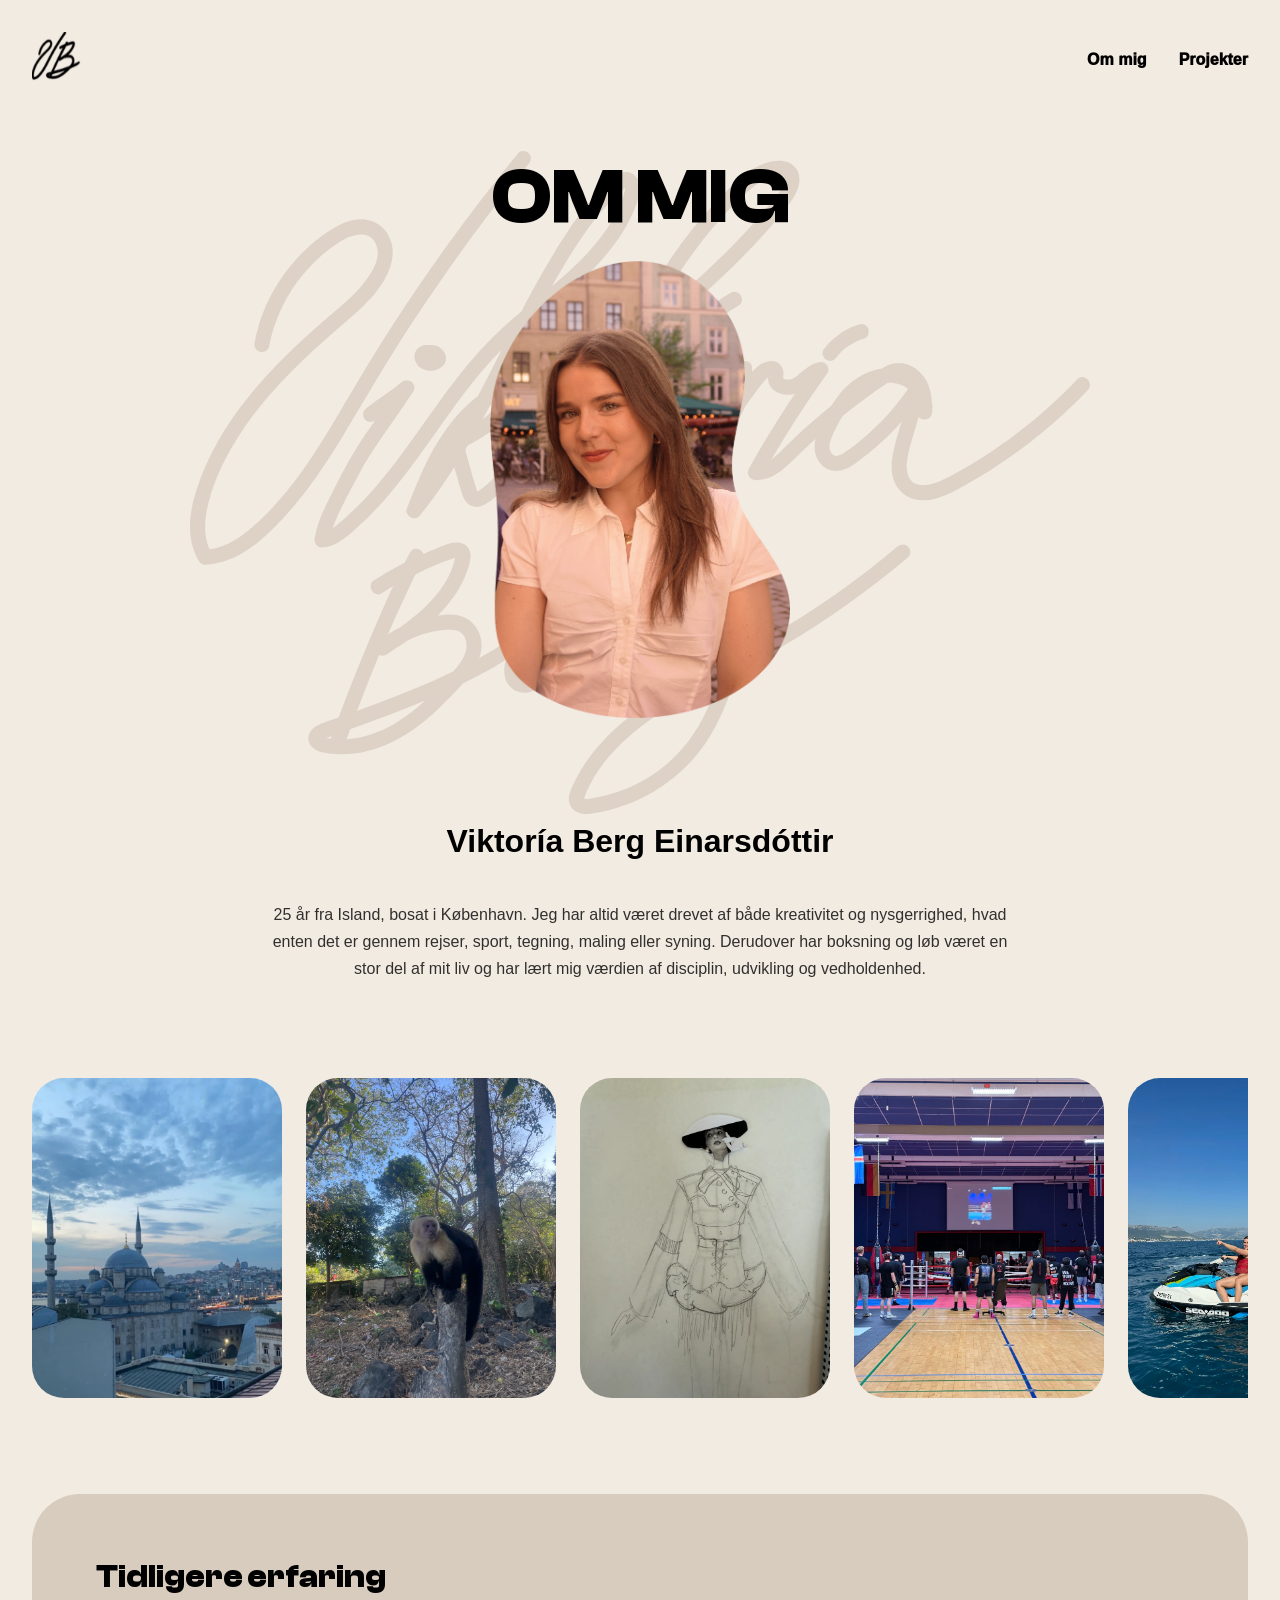
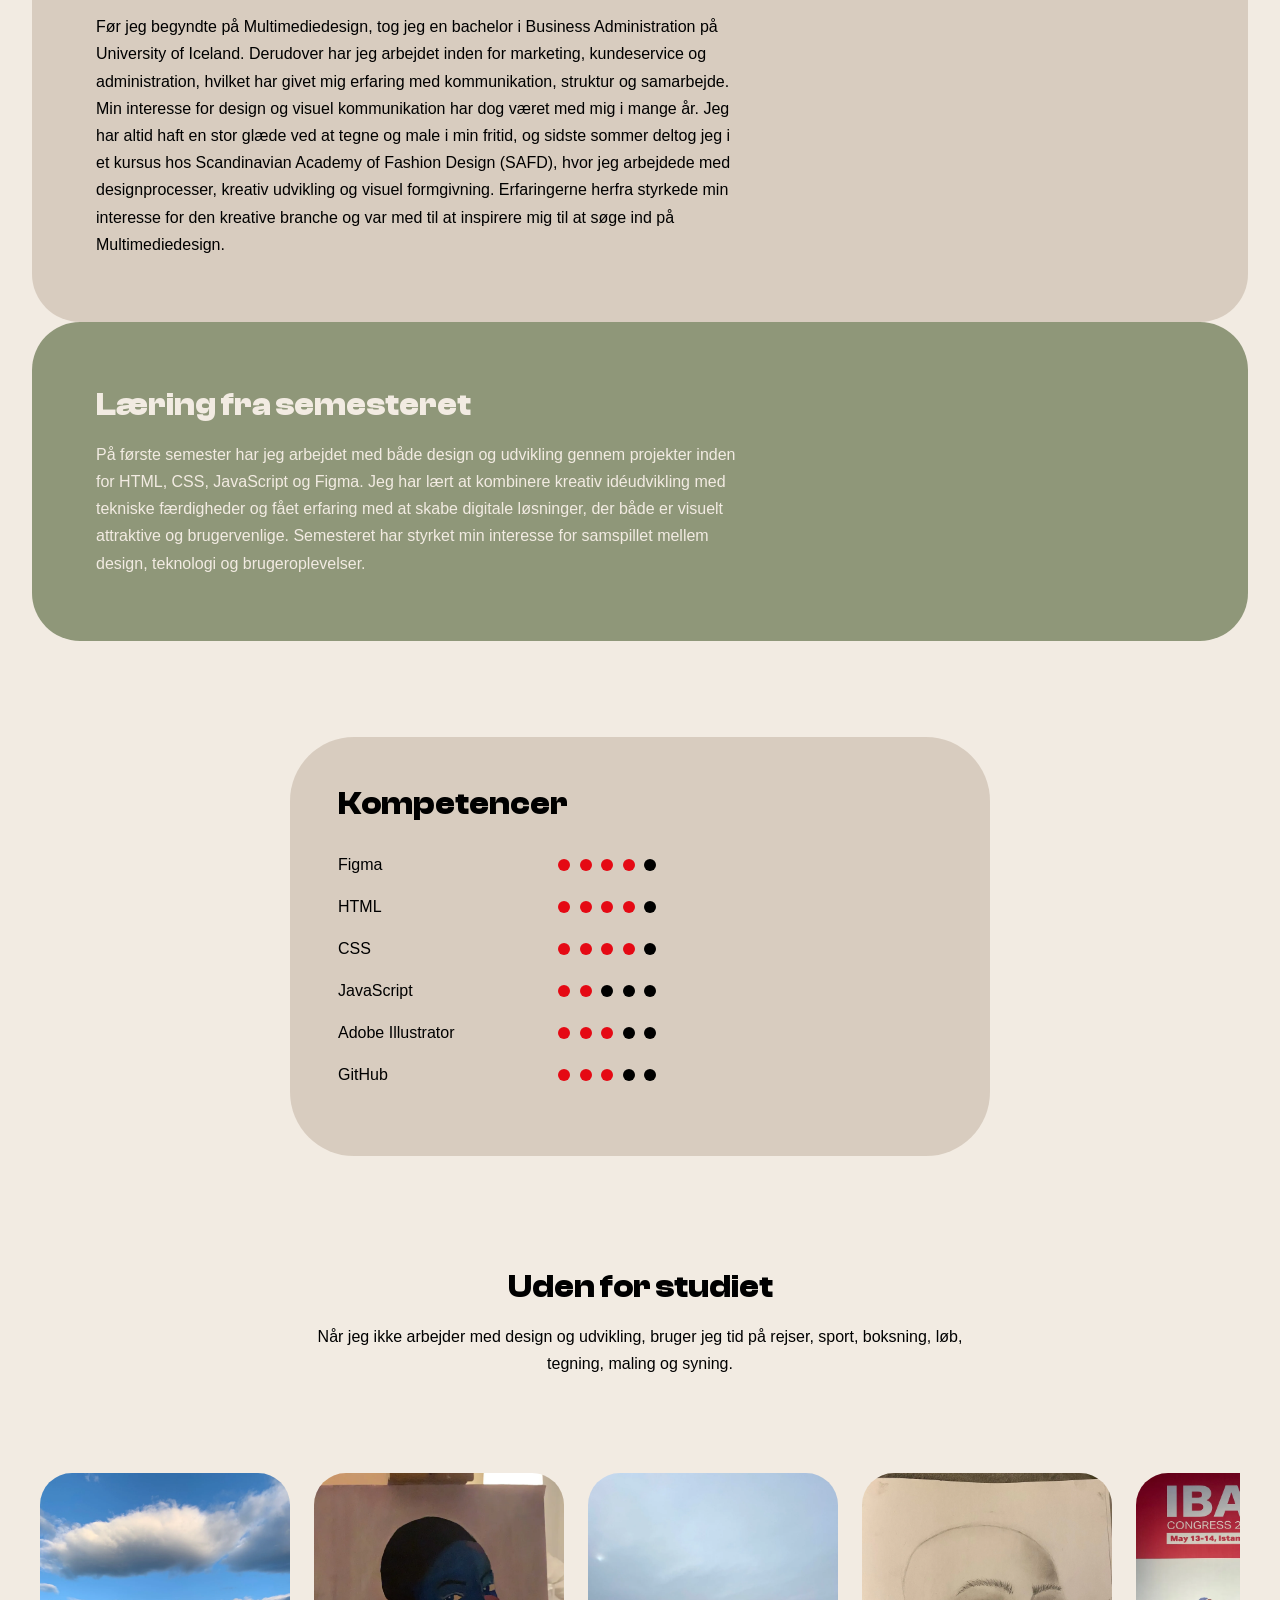
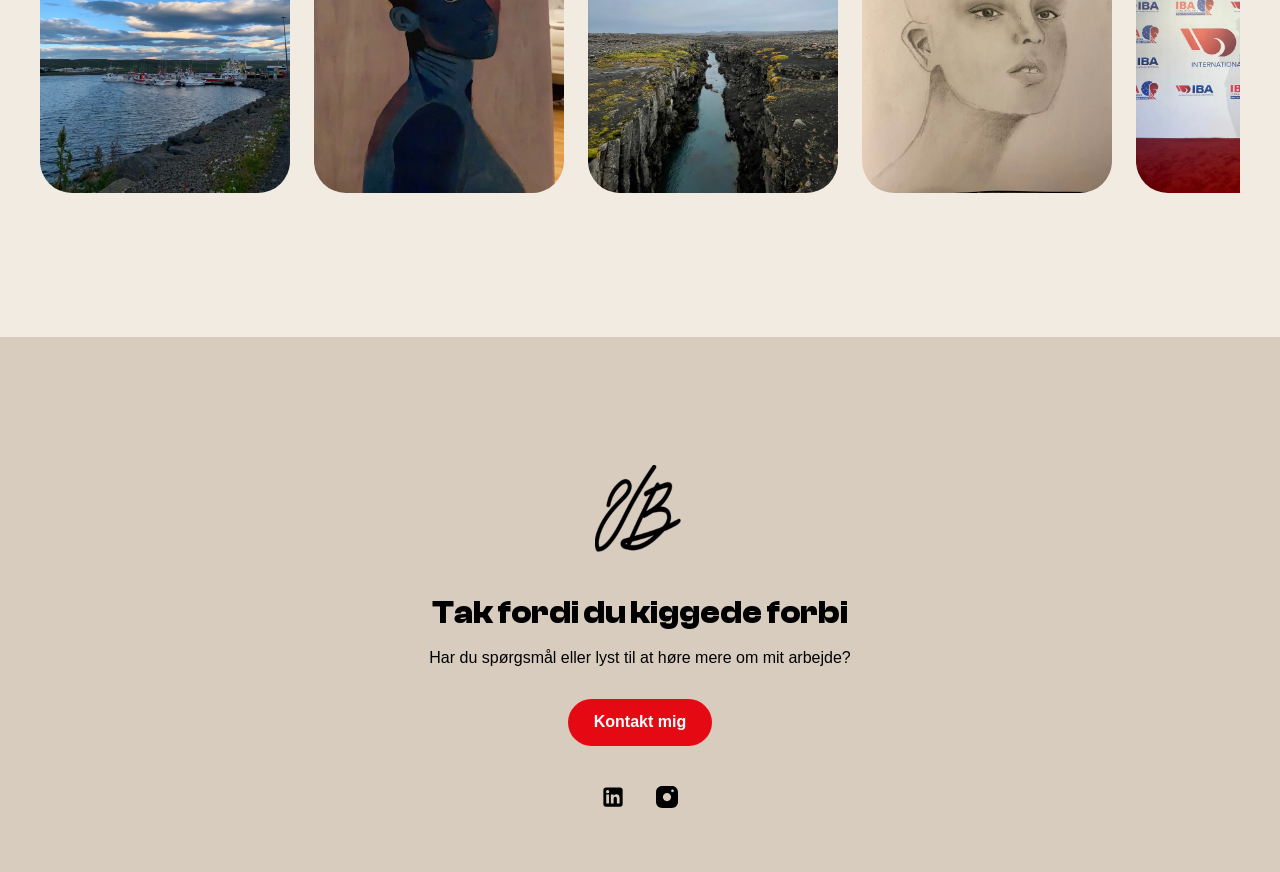
==== commit b2f64c14: "billede ændringer" ====
--- a/om-mig.html
+++ b/om-mig.html
@@ -85,12 +85,18 @@
     <img src="images_mig/img5.webp" alt="">
     <img src="images_mig/img6.webp" alt="">
     <img src="images_mig/img7.webp" alt="">
-    <img src="images_mig/img8.webp" alt="">
-    <img src="images_mig/img9.webp" alt="">
-    <img src="images_mig/img10.webp" alt="">
-    <img src="images_mig/img11.webp" alt="">
-    <img src="images_mig/img12.webp" alt="">
-
+     <img src="images_mig/img8.webp" alt="">
+  <img src="images_mig/img9.webp" alt="">
+
+        <img src="images_mig/img1.webp" alt="">
+    <img src="images_mig/img2.webp" alt="">
+    <img src="images_mig/img3.webp" alt="">
+    <img src="images_mig/img4.webp" alt="">
+    <img src="images_mig/img5.webp" alt="">
+    <img src="images_mig/img6.webp" alt="">
+    <img src="images_mig/img7.webp" alt="">
+ <img src="images_mig/img8.webp" alt="">
+  <img src="images_mig/img9.webp" alt="">
 </div>
 
 </section>
@@ -196,17 +202,27 @@
 
     <section class="foto-wall">
         <div class="foto-track track-right">
+
+    <img src="images_mig/img10.webp" alt="">
+    <img src="images_mig/img11.webp" alt="">
+    <img src="images_mig/img12.webp" alt="">
     <img src="images_mig/img13.webp" alt="">
     <img src="images_mig/img14.webp" alt="">
     <img src="images_mig/img15.webp" alt="">
     <img src="images_mig/img16.webp" alt="">
-    <img src="images_mig/img17.webp" alt="">
+            <img src="images_mig/img17.webp" alt="">
     <img src="images_mig/img18.webp" alt="">
-    <img src="images_mig/img19.webp" alt="">
-    <img src="images_mig/img20.webp" alt="">
-    <img src="images_mig/img21.webp" alt="">
-    <img src="images_mig/img22.webp" alt="">
-    <img src="images_mig/img23.webp" alt="">
+
+
+    <img src="images_mig/img10.webp" alt="">
+    <img src="images_mig/img11.webp" alt="">
+    <img src="images_mig/img12.webp" alt="">
+    <img src="images_mig/img13.webp" alt="">
+    <img src="images_mig/img14.webp" alt="">
+    <img src="images_mig/img15.webp" alt="">
+    <img src="images_mig/img16.webp" alt="">
+        <img src="images_mig/img17.webp" alt="">
+    <img src="images_mig/img18.webp" alt="">
 
 </div>
 
--- a/css/om-mig.css
+++ b/css/om-mig.css
@@ -89,17 +89,20 @@
 /*********** OM MIG INDHOLD ******/
 
 .om-indhold {
-  display: grid;
-  gap: 2rem;
   max-width: 900px;
   margin: 6rem auto;
+  display: grid;
+  gap: 2rem;
+  padding-inline: 2rem;
 }
 
 .om-kort {
+  width: 100%;
   padding: 4rem;
   background: var(--beige);
   border-radius: 3rem;
 }
+
 
 .om-kort:nth-child(even) {
   background: var(--groen);
@@ -138,7 +141,8 @@
 /*********** KOMPETENCER ******/
 
 .kompetencer {
-  max-width: 900px;
+  width: 100%;
+  max-width: 700px;
   margin: 6rem auto;
   padding: 3rem;
   background: var(--beige);
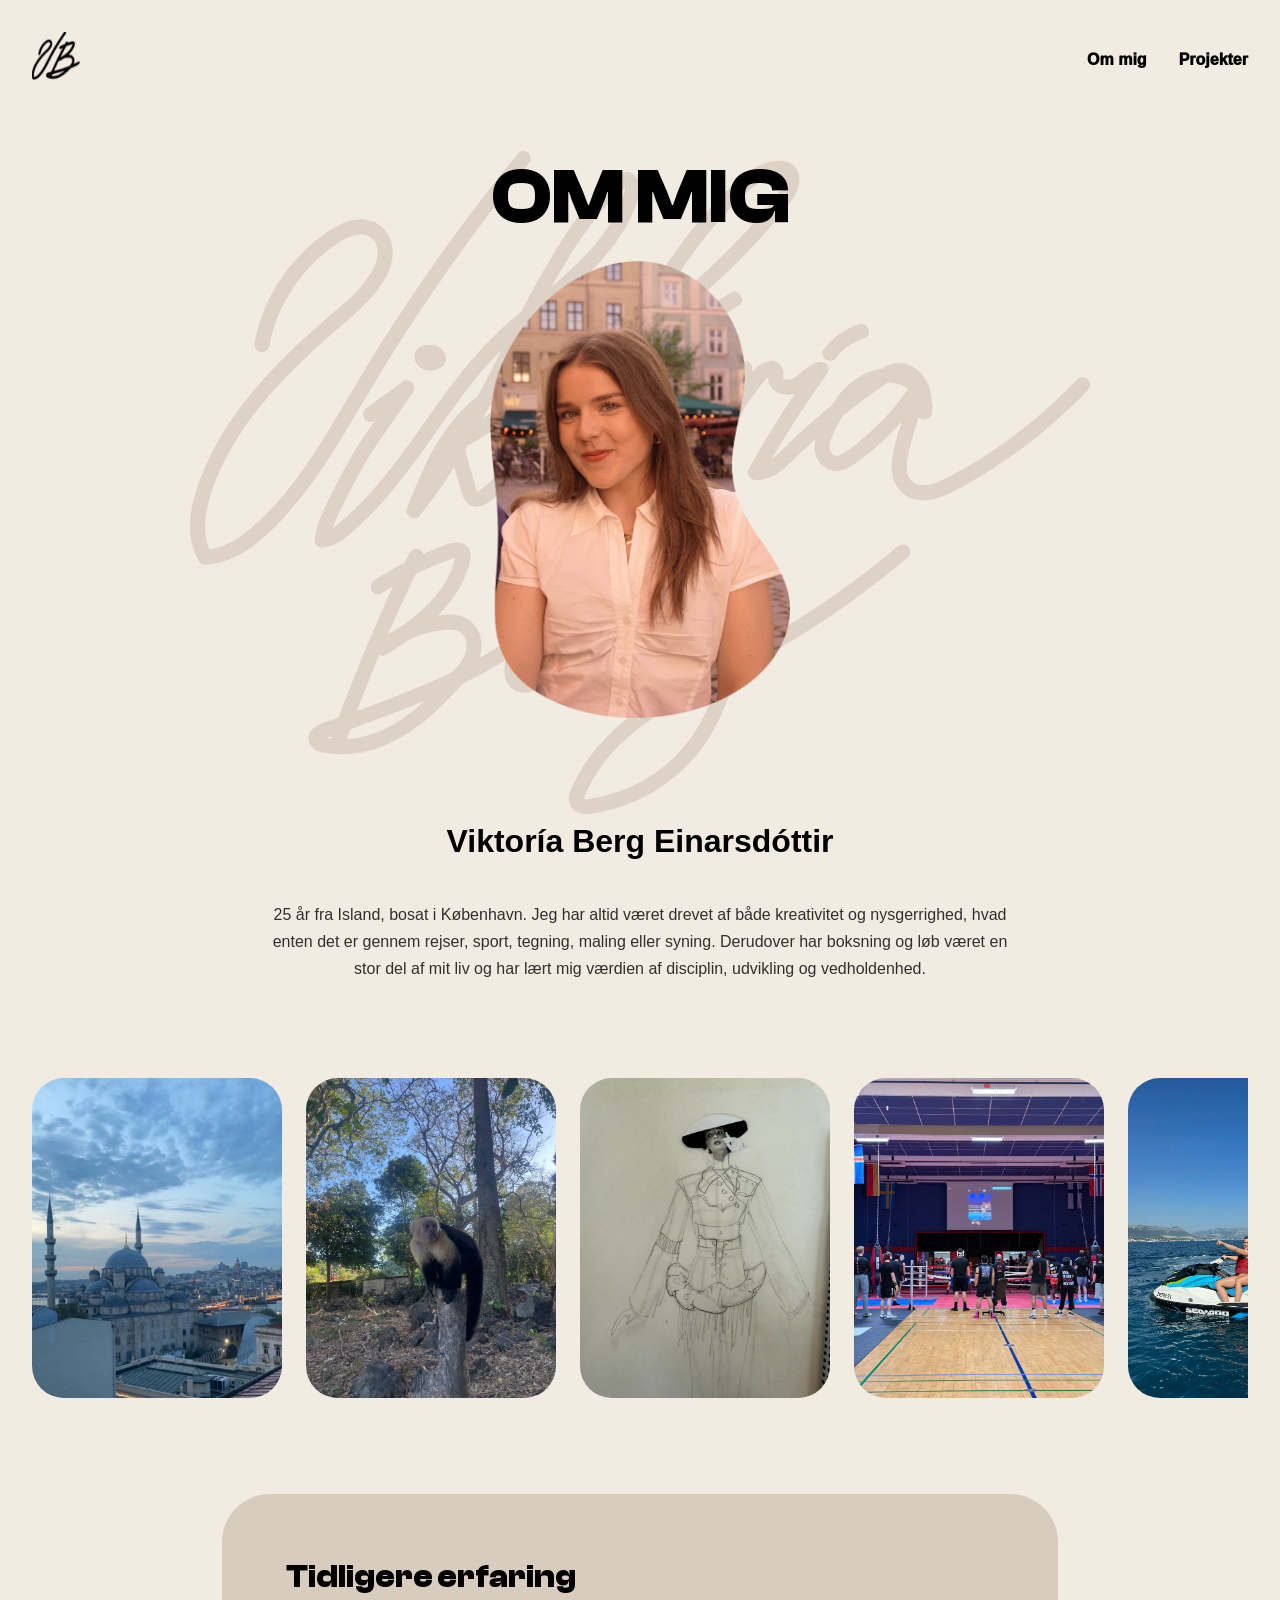
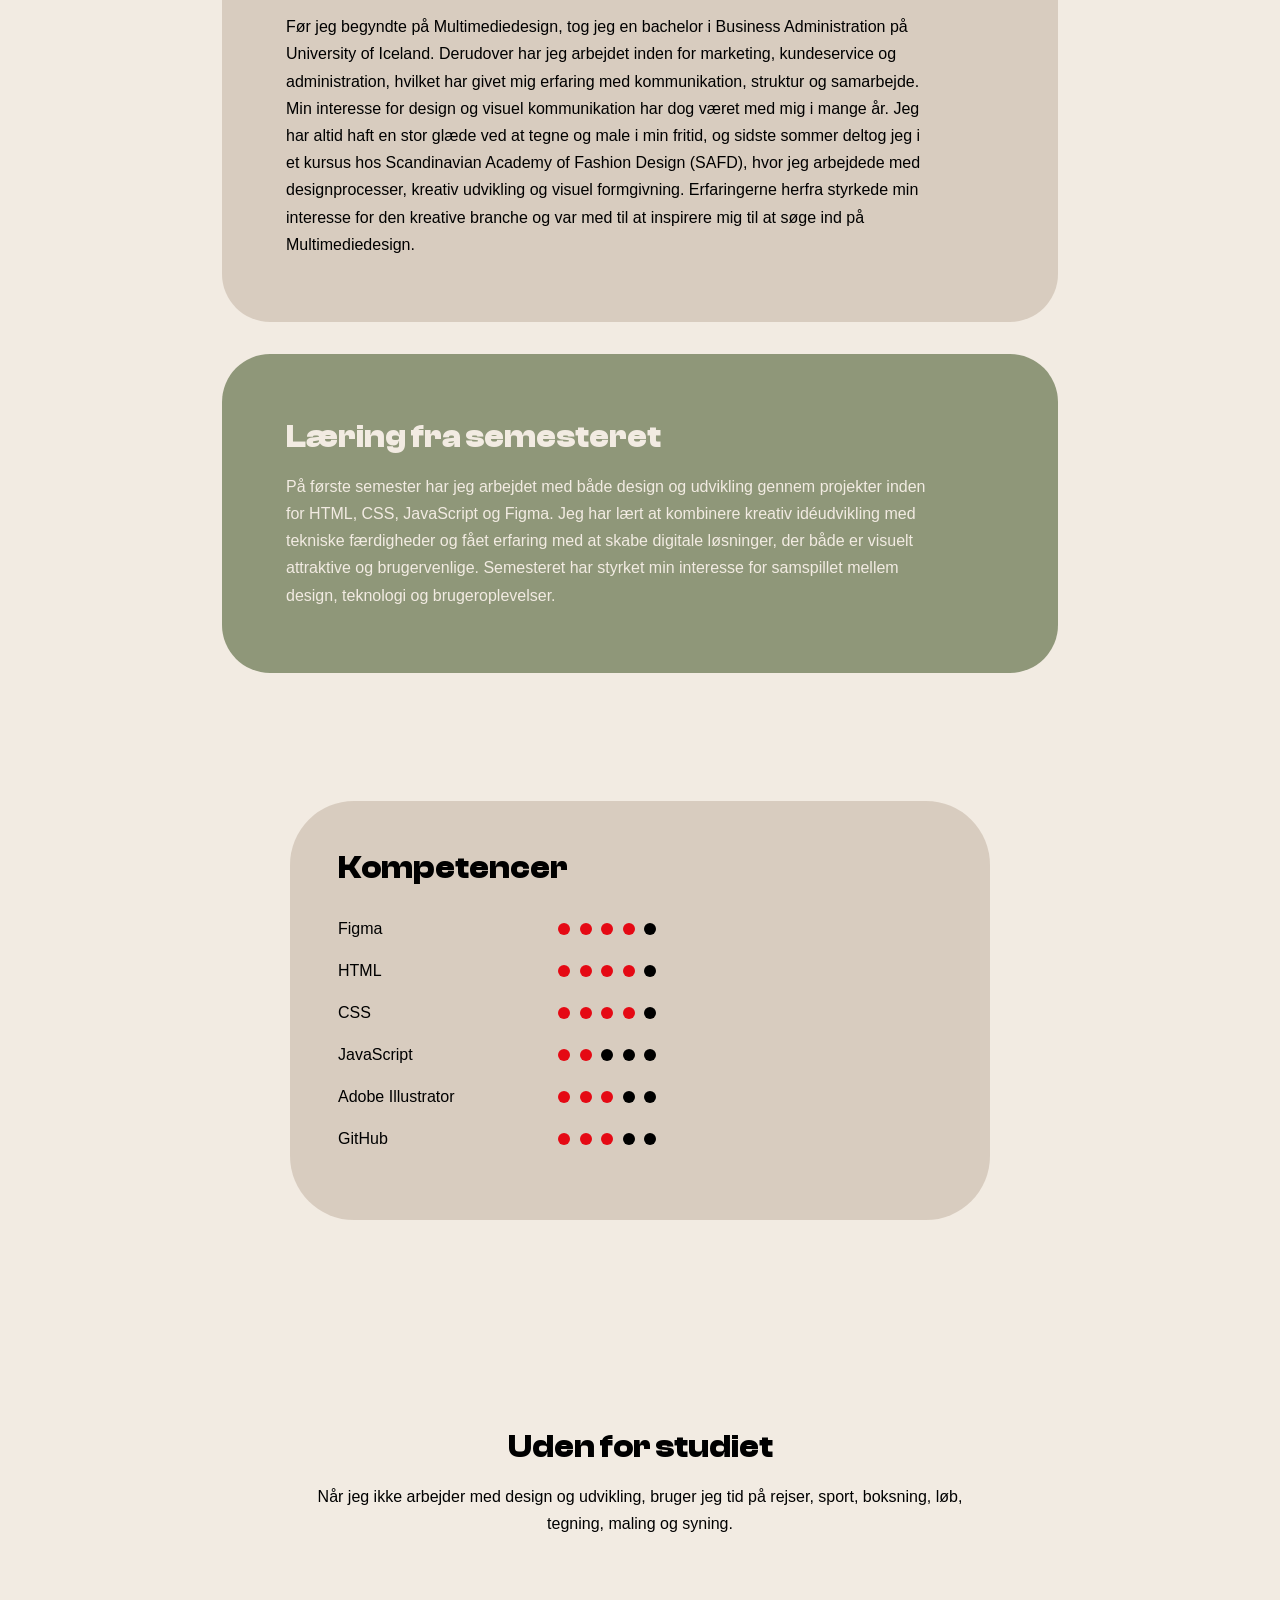
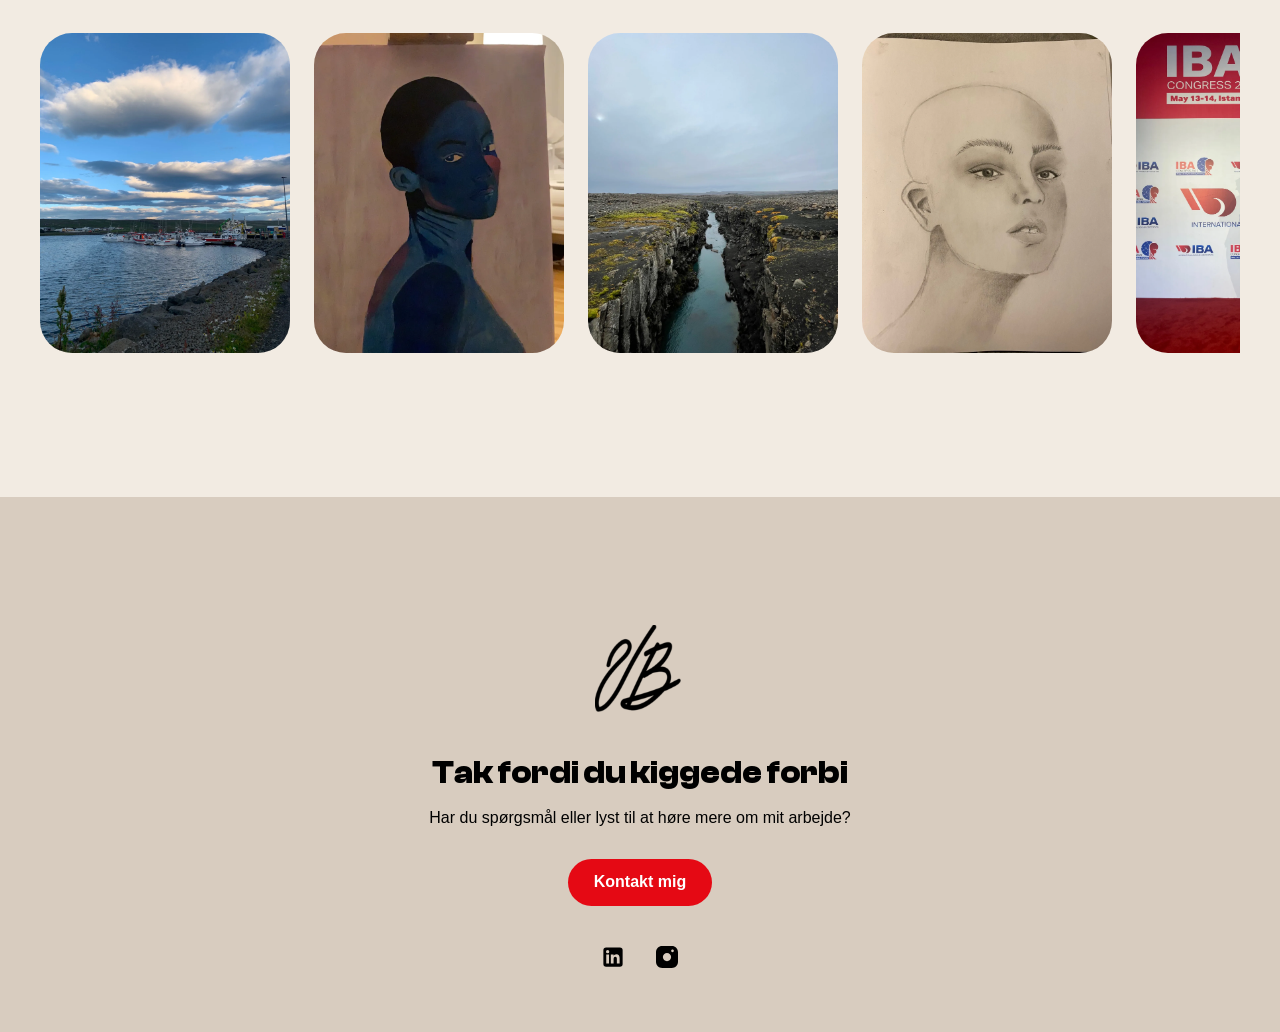
==== commit d8aa5a4a: "Rename section class and adjust image alignment in om-mig.html" ====
--- a/om-mig.html
+++ b/om-mig.html
@@ -100,7 +100,7 @@
 </div>
 
 </section>
-            <section class="om-side-indhold">
+            <section class="om-indhold">
 
             <article class="om-kort">
                 <h2>Tidligere erfaring</h2>
@@ -210,7 +210,7 @@
     <img src="images_mig/img14.webp" alt="">
     <img src="images_mig/img15.webp" alt="">
     <img src="images_mig/img16.webp" alt="">
-            <img src="images_mig/img17.webp" alt="">
+    <img src="images_mig/img17.webp" alt="">
     <img src="images_mig/img18.webp" alt="">
 
 
@@ -225,7 +225,7 @@
     <img src="images_mig/img18.webp" alt="">
 
 </div>
-
+</section>
 </section>
     </main>
 
